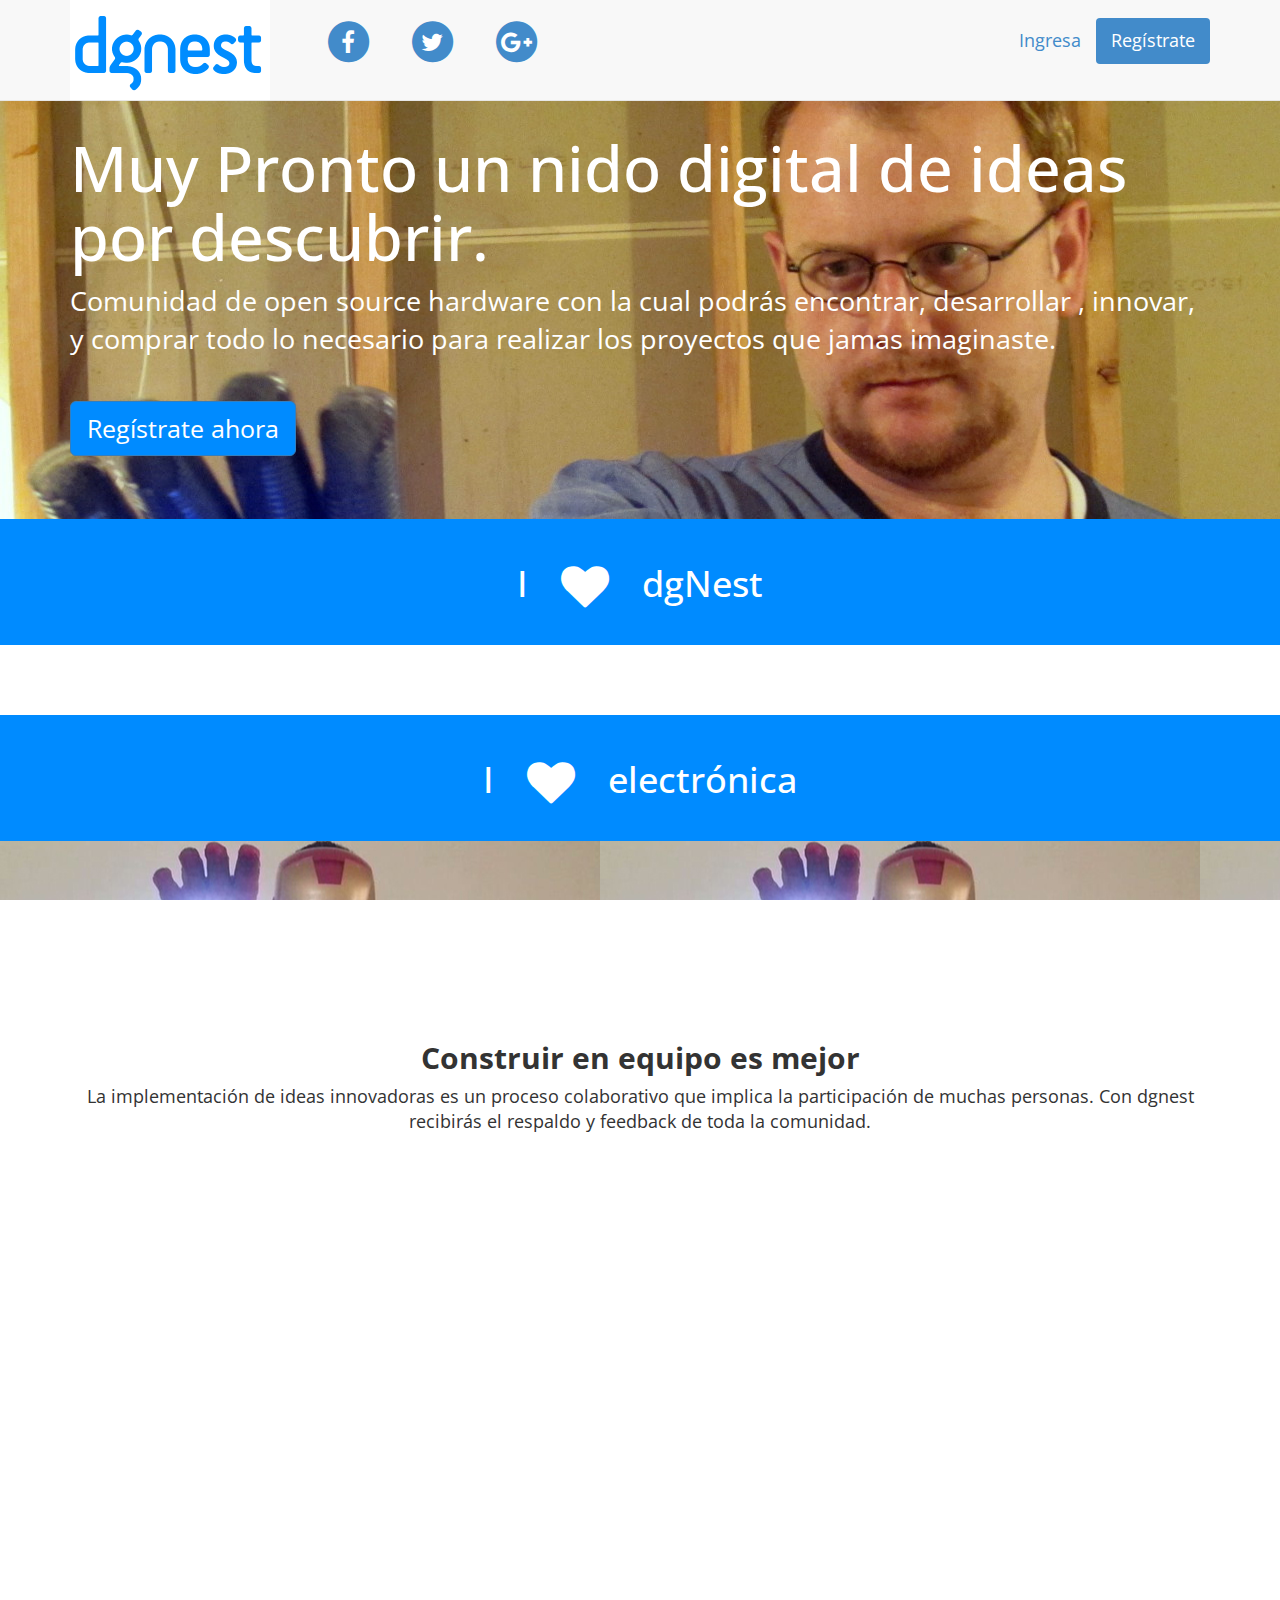
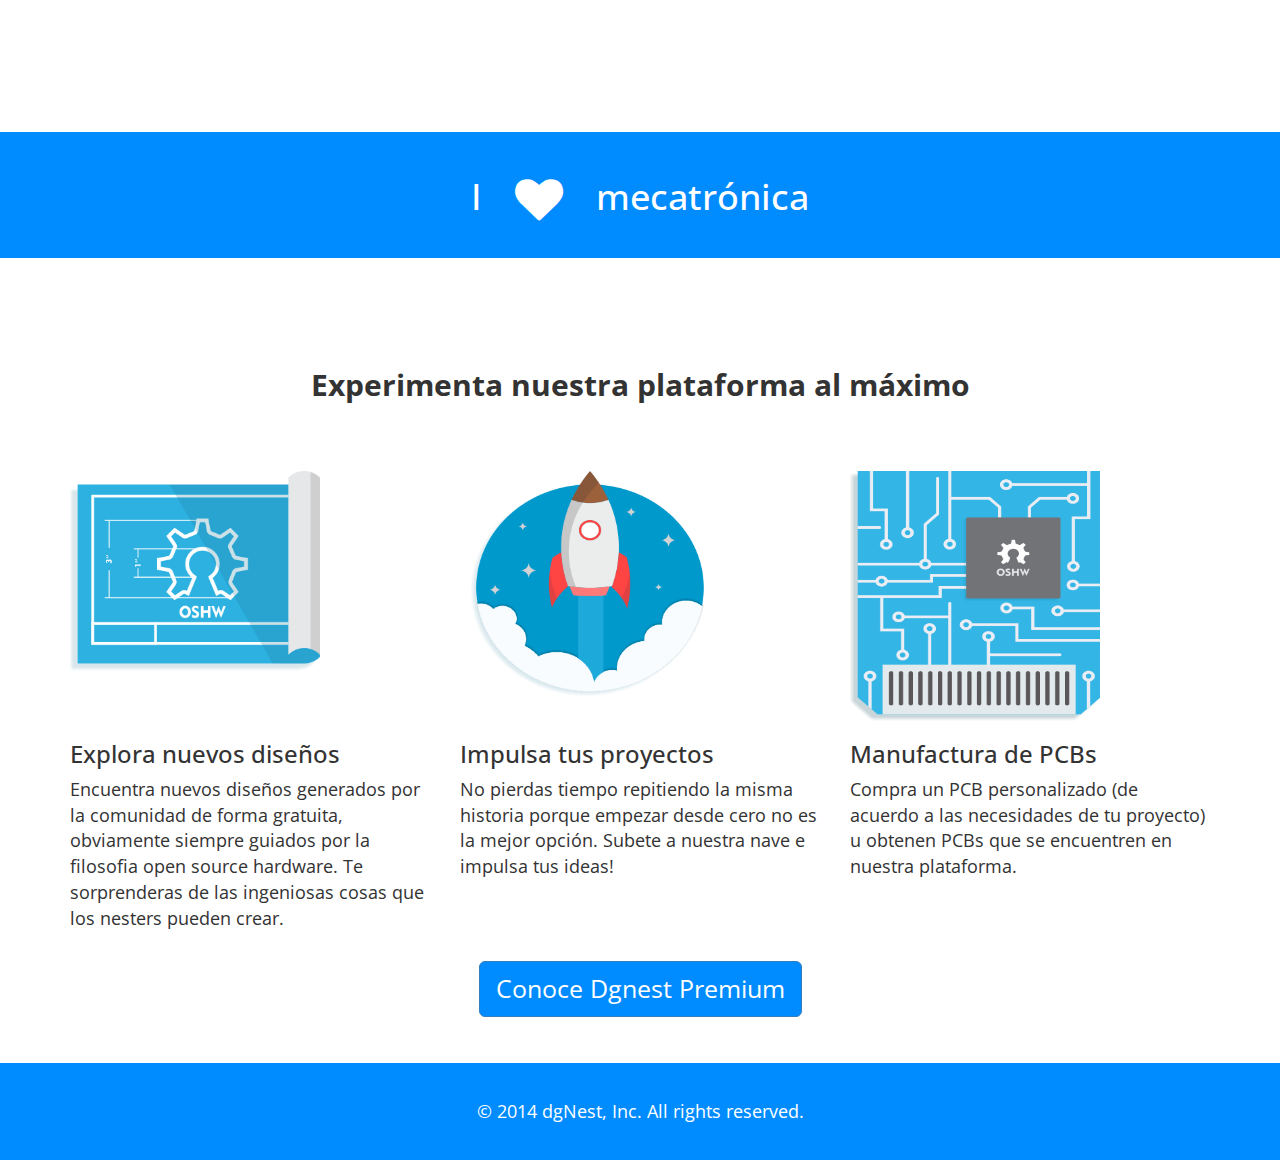
==== index.html @ fa17f122 "cambio en imagenes" ====
<!DOCTYPE html>
<html>
<head>
	<meta http-equiv="Content-Type" content="text/html; charset=UTF-8"><title>dgNest</title><meta charset="UTF-8">
	<meta http-equiv="X-UA-Compatible" content="IE=edge,chrome=1">
	<meta name="viewport" content="width=device-width, initial-scale=1.0">
	<meta name="description" content="dgNest, Muy pronto un nido digital de ideas por descubrir. Comunidad de open source hardware con la cual podrás encontrar, desarrollar , innovar, y comprar todo lo necesario para realizar los proyectos que jamas imaginaste."><meta name="keywords" content="dgNest, jorge estrada, oscar giraldo, UNI, pcb, mecatroncia, open source hardware, oshw, comunidad, nest">
	<link rel="shortcut icon" href="img/favicon.ico">

	<link rel='stylesheet' type="text/css" href="css/main.css">
	<link rel="stylesheet" type="text/css" href="css/bootstrap.css">
	<link href="http://maxcdn.bootstrapcdn.com/font-awesome/4.1.0/css/font-awesome.min.css" rel="stylesheet">
	<link href='http://fonts.googleapis.com/css?family=Open+Sans:400,800' rel='stylesheet' type='text/css'>



</head>

<body>

	<div id="fb-root"></div>
	<script>(function(d, s, id) {
	  var js, fjs = d.getElementsByTagName(s)[0];
	  if (d.getElementById(id)) return;
	  js = d.createElement(s); js.id = id;
	  js.src = "http://connect.facebook.net/es_LA/sdk.js#xfbml=1&version=v2.0";
	  fjs.parentNode.insertBefore(js, fjs);
	}(document, 'script', 'facebook-jssdk'));</script>

	<nav class="navbar navbar-default navbar-fixed-top" role="navigation">
		<div class="container">
			<figure id="logo">
				<a href="#"><img src="images/dgnest-logo.png" width="200" height="100"></a>
			</figure>
			<figure id="facebook">
				<a href="#" target="blank">
					<span class="fa-stack fa-lg">
	  					<i class="fa fa-circle fa-stack-2x"></i>
	  					<i class="fa fa-facebook fa-stack-1x fa-inverse"></i>
					</span>
				</a>
			</figure>
			<figure id="twitter">
				<a href="#">
					<span class="fa-stack fa-lg">
	  					<i class="fa fa-circle fa-stack-2x"></i>
	  					<i class="fa fa-twitter fa-stack-1x fa-inverse"></i>
					</span>
				</a>
			</figure>
			<figure id="google-plus">
				<a href="#">
				<span class="fa-stack fa-lg">
	  					<i class="fa fa-circle fa-stack-2x"></i>
	  					<i class="fa fa-google-plus fa-stack-1x fa-inverse"></i>
				</span>
				</a>
			</figure>
			<ul class="nav nav-pills">
				<li class="active"><a href="#">Regístrate</a> </li>
				<li><a href="#">Ingresa</a></li>
			</ul>
		</div>
	</nav>

	<div class="jumbotron">
		<div class="container">
			<h1>
			Muy Pronto un nido digital de ideas por descubrir.
			</h1>

			<span id="header">Comunidad de open source hardware con la cual podrás encontrar, desarrollar , innovar, y comprar todo lo necesario para realizar los proyectos que jamas imaginaste.</span>	
			<p>
				<a class="btn btn-primary btn-lg" role="button">Regístrate ahora</a>
			</p>
		</div>
	</div>

	<div class="i-love">
		<div class="container">
			<h1>I 
				<span class="fa-stack fa-lg">
		  			<i class="fa fa-heart fa-stack-1x"></i>
				</span>
				dgNest
			</h1>
		</div>
	</div>

	<div class="usuarios">
		<div class="container">
			<h1>Aca va un preview de la comunidad.
		</div>
	</div>

	<div class="i-love">
		<div class="container">
			<h1>I 
				<span class="fa-stack fa-lg">
		  			<i class="fa fa-heart fa-stack-1x"></i>
				</span>
				electrónica
			</h1>
		</div>
	</div>

	<div class="comunidad">
		<div class="container">
			<h2><strong>Construir en equipo es mejor</strong></h2>
			<p>
				La implementación de ideas innovadoras es un proceso colaborativo que implica la participación de muchas personas. Con dgnest recibirás el respaldo y feedback de toda la comunidad.
			</p>
			<iframe src="http://www.facebook.com/plugins/likebox.php?href=https%3A%2F%2Fwww.facebook.com%2Fdgnest&amp;width=600&amp;height=400&amp;colorscheme=light&amp;show_faces=true&amp;header=false&amp;stream=false&amp;show_border=false" scrolling="no" frameborder="0" style="border:none; overflow:hidden; width:600px; height:400px;" allowTransparency="true"></iframe>
		</div>
	</div>

	<div class="i-love">
		<div class="container">
			<h1>I 
				<span class="fa-stack fa-lg">
		  			<i class="fa fa-heart fa-stack-1x"></i>
				</span>
				mecatrónica
			</h1>
		</div>
	</div>


	<div class="secciones">
		<div class="container">
			
			<h2><strong>Experimenta nuestra plataforma al máximo</strong></h2>
			
			<div class="row">
				<div class="col-md-4">
					<img src="images/plane.png" width="250" height="200">
				</div>

				<div class="col-md-4">
					<img src="images/rocket.png" width="250" height="250">
				</div>

				<!-- <div class="col-md-3">
					<img src="images/nestComunity.png" width="250" height="200">
				</div> -->

				<div class="col-md-4">
					<img src="images/pcb.png" width="250" height="250">
				</div>
			</div>
			<div class="row">
				<div class="col-md-4">
					<h3>Explora nuevos diseños</h3>
					<p>Encuentra nuevos diseños generados por la comunidad de forma gratuita, obviamente siempre guiados por la filosofia open source hardware. Te sorprenderas de las ingeniosas cosas que los nesters pueden crear.</p>
				</div>

				<div class="col-md-4">
					<h3>Impulsa tus proyectos</h3>
					<p>No pierdas tiempo repitiendo la misma historia porque empezar desde cero no es la mejor opción. Subete a nuestra nave e impulsa tus ideas!</p>
				</div>

				<!-- <div class="col-md-3">
					<h3>Trabaja en equipo</h3>
					<p>La implementación de ideas innovadoras es un proceso colaborativo que implica la participación de muchas personas. Con dgnest recibirás el respaldo y feedback de toda la comunidad.</p>
				</div> -->

				<div class="col-md-4">
					<h3>Manufactura de PCBs</h3>
					<p>Compra un PCB personalizado (de acuerdo a las necesidades de tu proyecto) u obtenen PCBs que se encuentren en nuestra plataforma.</p>
				</div>
			<div class="row">
				<div class="col-md-12">
					<h3>
						<a class="btn btn-primary btn-lg" role="button">Conoce Dgnest Premium</a>
					</h3>
				</div>
			</div>

		</div>
	</div>
</div>
</div>
	<div class="footer">
		© 2014 dgNest, Inc. All rights reserved.
	</div>

</body>
</html>
---- css/main.css ----
body {
	font-size: 16px;
	padding-top: 65px;

}

.comunidad {
	background-image: url('http://dgnest-frontend.github.io/images/iron-man.jpg'); ;
	background-attachment: fixed;
	text-align: center;
	padding: 10em 0 10em 0;

}

.footer {
	background-color: #008BFF;
	padding: 2em 0 2em 0;
	text-align: center;
	color: white;

}
.jumbotron {
	background-attachment: fixed;
	background-image: url('http://dgnest-frontend.github.io/images/tony-stark.jpg');
	padding: 20em 0 20em 0;
	
}

.i-love {
	background-color: #008BFF;
	color: white;
}

.i-love h1 {
	text-align: center;
}

#logo {
	float: left;
	padding: 0 0 0 0;
}

#facebook {
	float: left;
	padding: 1em 1em 0 3em;
}

#header {
	color: white;
	font-size: 1.5em;
	padding: 0 0 30em 0;
}

#twitter {
	float: left;
	padding: 1em 1em 0 1em;
}

#google-plus {
	float: left;
	padding: 1em 1em 0 1em;
}
.secciones {
	padding: 5em 0 2em 0;
}
.secciones .container h2 {
	text-align: center;
	padding: 0 0 2em 0;
}
.secciones .container .row .col-md-3 h3 {
	text-align: center;
}
.secciones .container .row .col-md-3 p {
	text-align: justify;
}

.secciones .container .row .col-md-12 {
	text-align: center;
}
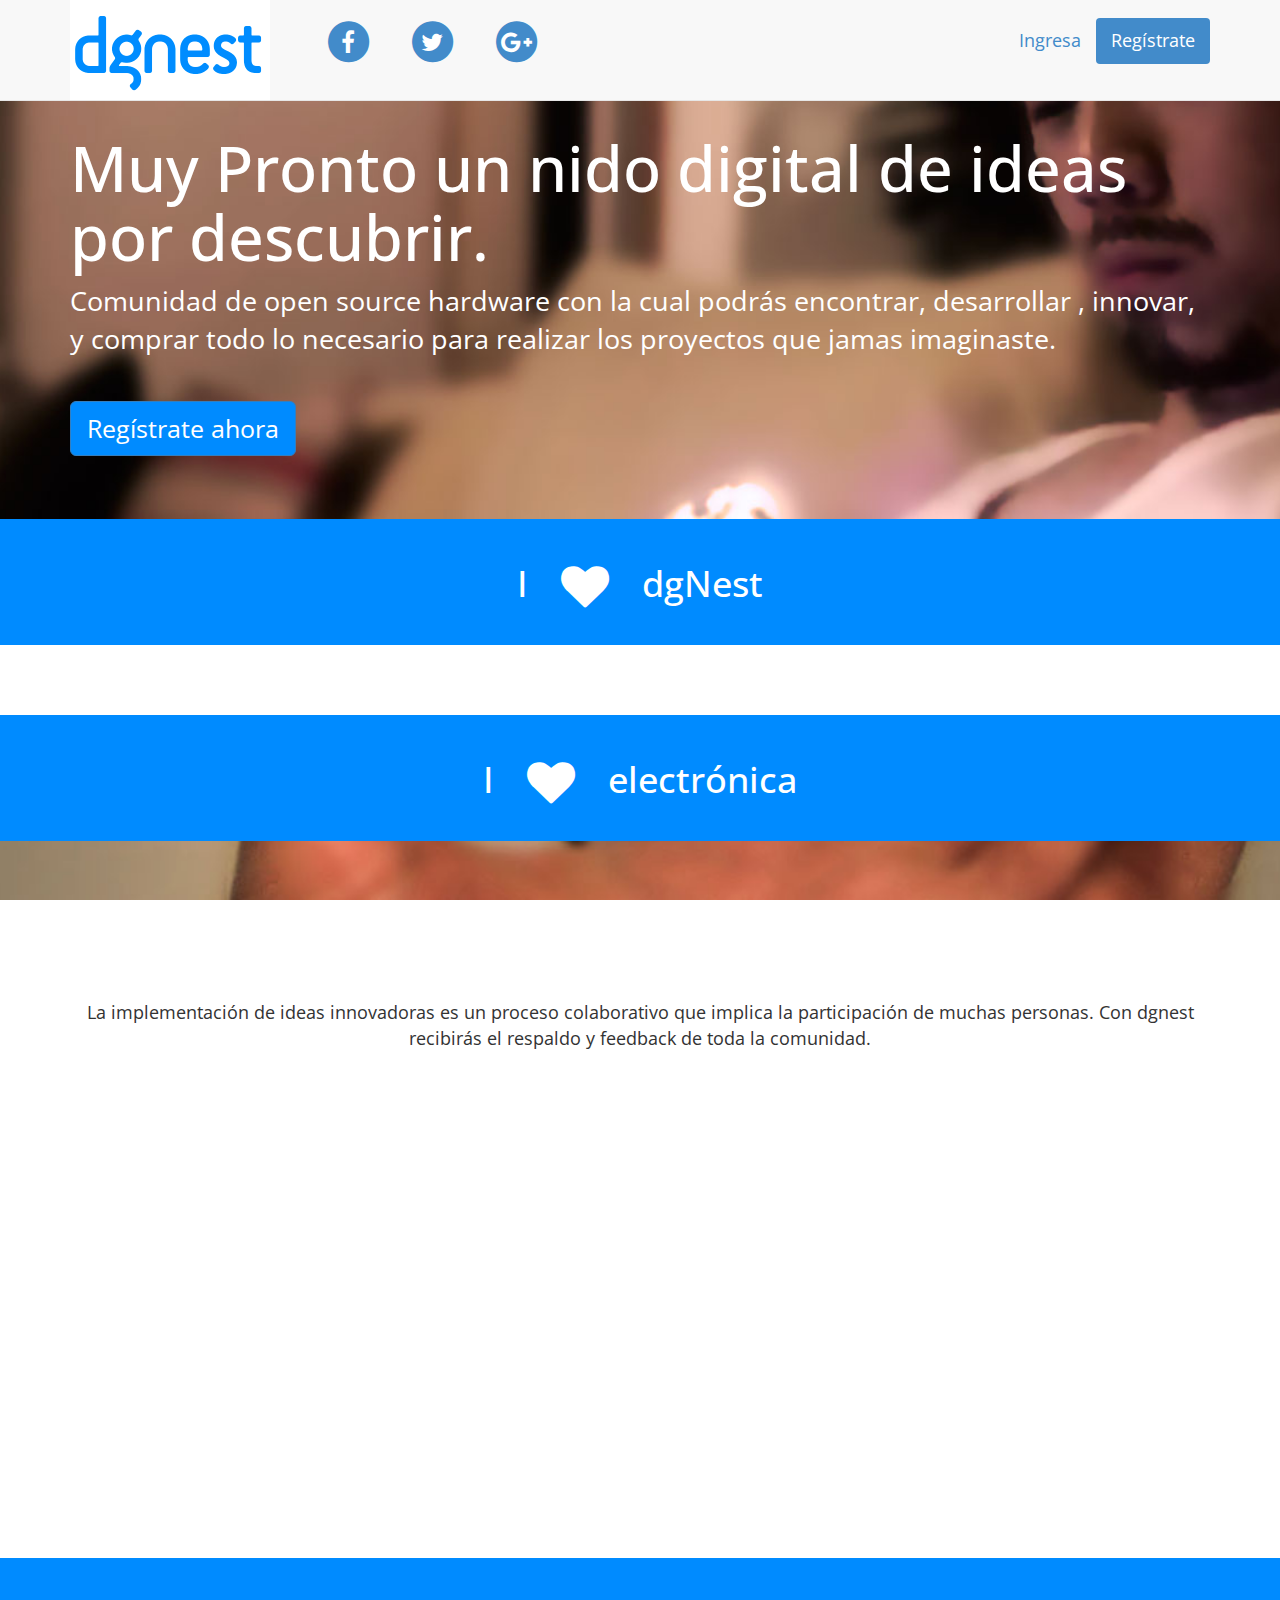
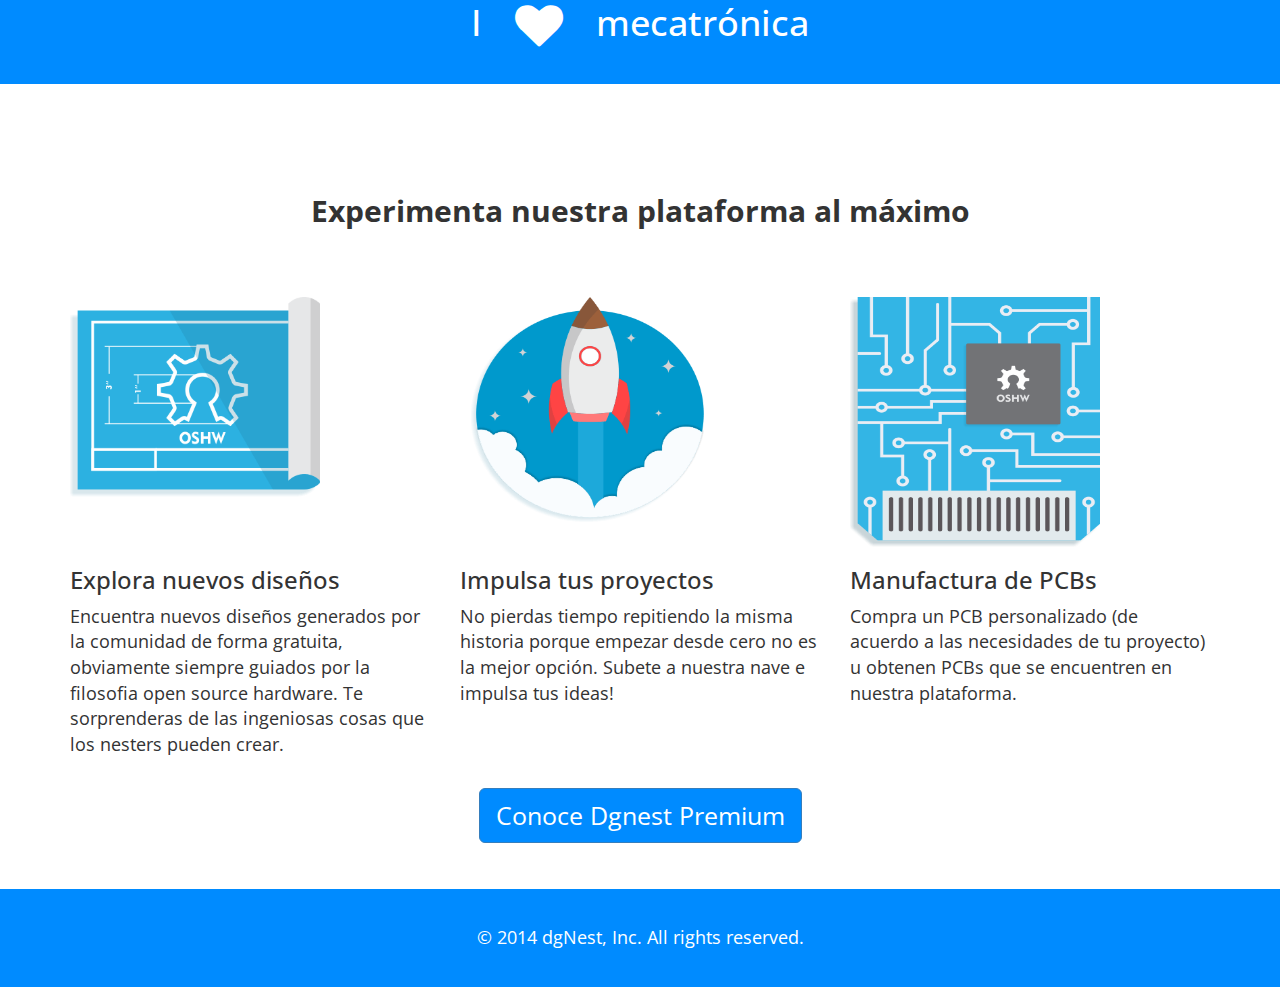
==== commit 3319c063: "imagen fondo comunidad" ====
--- a/index.html
+++ b/index.html
@@ -106,7 +106,7 @@
 
 	<div class="comunidad">
 		<div class="container">
-			<h2><strong>Construir en equipo es mejor</strong></h2>
+			<h1><strong>Construir en equipo es mejor</strong></h1>
 			<p>
 				La implementación de ideas innovadoras es un proceso colaborativo que implica la participación de muchas personas. Con dgnest recibirás el respaldo y feedback de toda la comunidad.
 			</p>
--- a/css/main.css
+++ b/css/main.css
@@ -6,10 +6,12 @@
 }
 
 .comunidad {
-	background-image: url('http://dgnest-frontend.github.io/images/iron-man.jpg'); ;
 	background-attachment: fixed;
+	background-image: url('http://dgnest-frontend.github.io/images/mano-proyecto-.jpg'); ;
+	background-position: center center;
+	background-size: cover;
 	text-align: center;
-	padding: 10em 0 10em 0;
+	padding: 5em 0 5em 0;
 
 }
 
@@ -22,7 +24,9 @@
 }
 .jumbotron {
 	background-attachment: fixed;
-	background-image: url('http://dgnest-frontend.github.io/images/tony-stark.jpg');
+	background-image: url('http://dgnest-frontend.github.io/images/guy-ironman-reactor-2.jpg');
+	background-position: center center;
+	background-size: cover;
 	padding: 20em 0 20em 0;
 	
 }
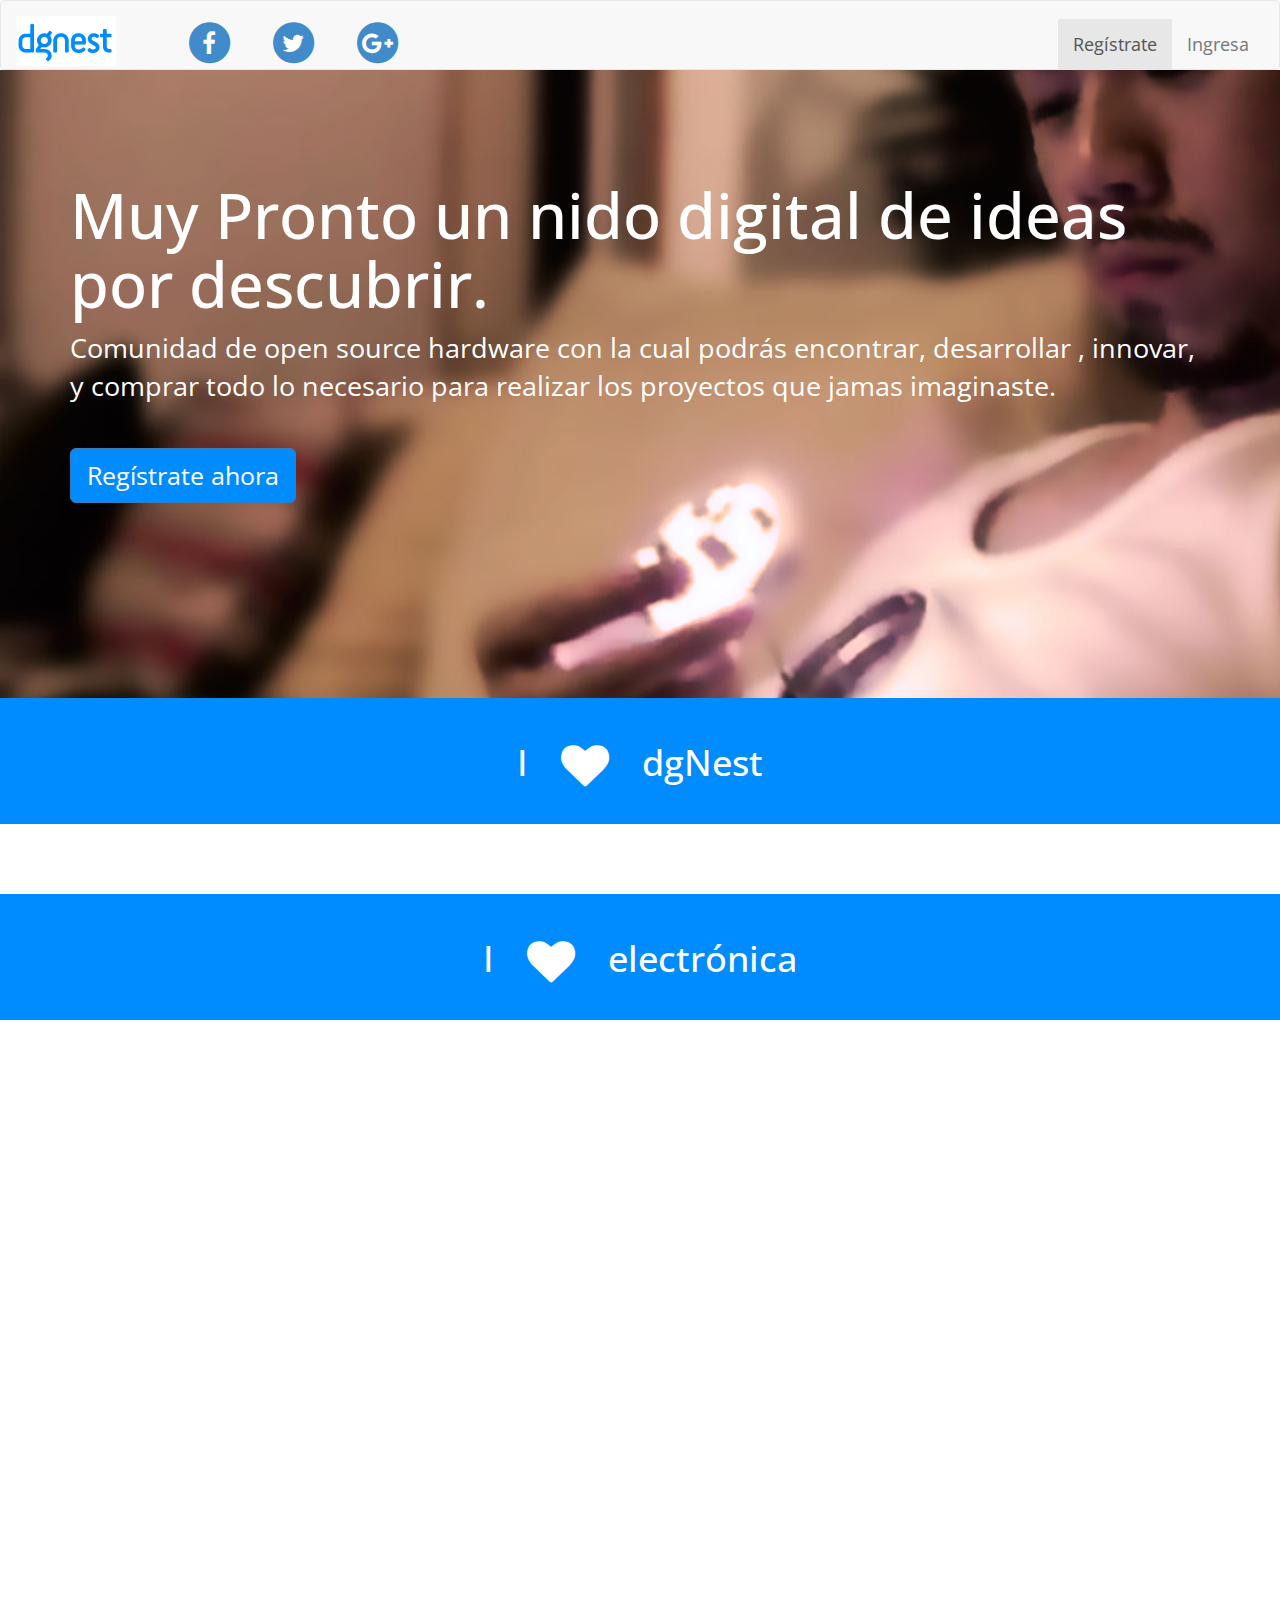
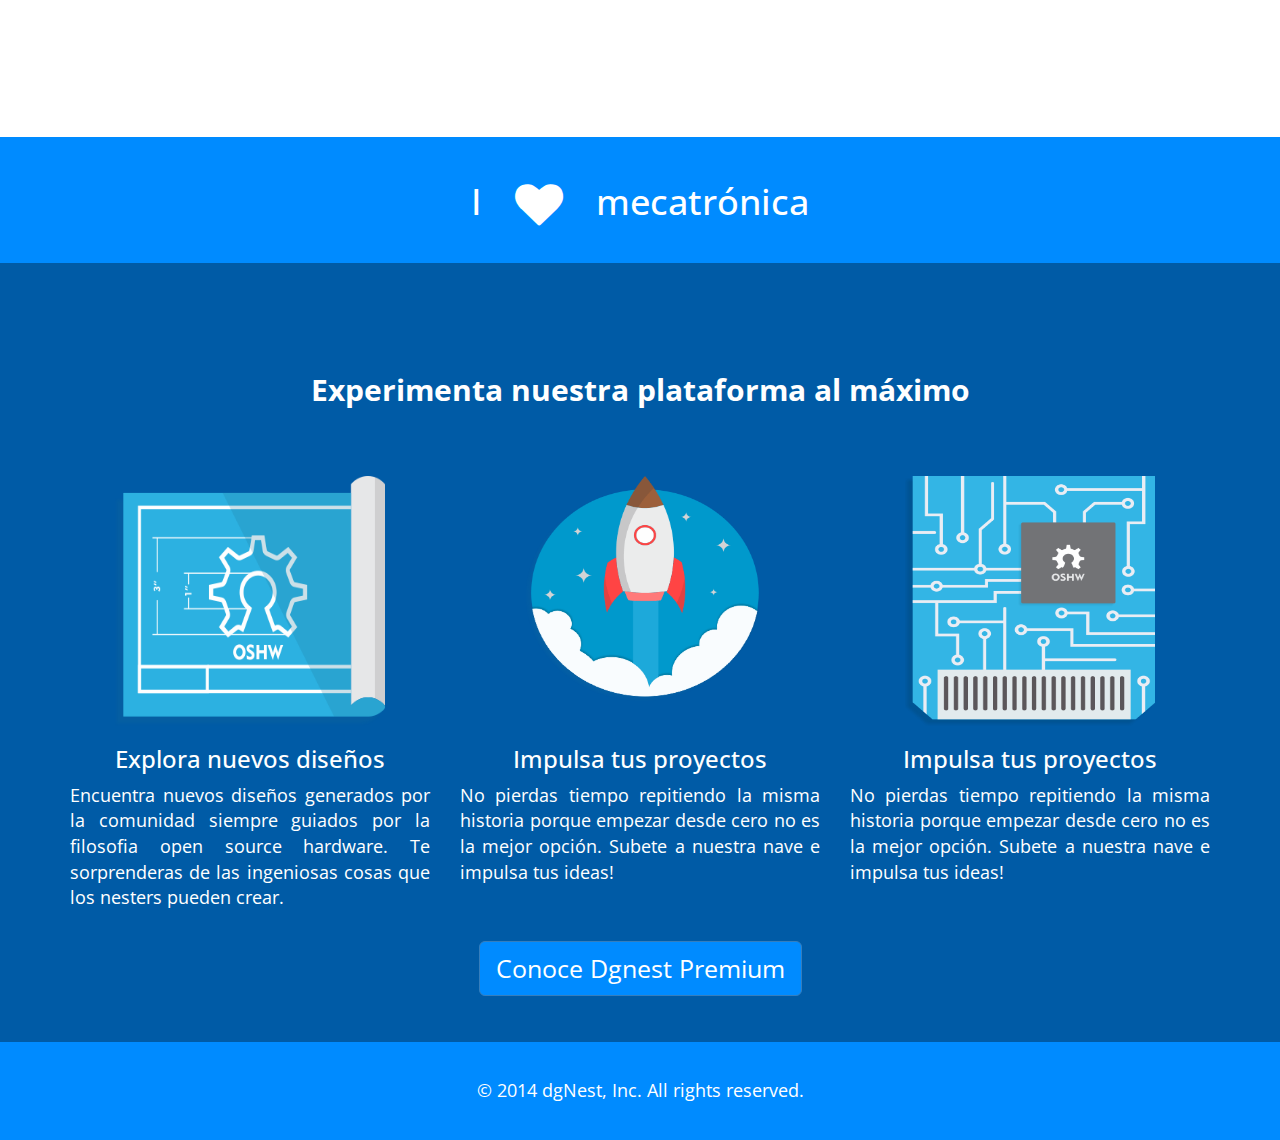
==== commit 8e546ddd: "landing done, perfil imagenes" ====
--- a/index.html
+++ b/index.html
@@ -1,4 +1,4 @@
- <!DOCTYPE html>
+<!DOCTYPE html>
 <html>
 <head>
 	<meta http-equiv="Content-Type" content="text/html; charset=UTF-8"><title>dgNest</title><meta charset="UTF-8">
@@ -7,9 +7,14 @@
 	<meta name="description" content="dgNest, Muy pronto un nido digital de ideas por descubrir. Comunidad de open source hardware con la cual podrás encontrar, desarrollar , innovar, y comprar todo lo necesario para realizar los proyectos que jamas imaginaste."><meta name="keywords" content="dgNest, jorge estrada, oscar giraldo, UNI, pcb, mecatroncia, open source hardware, oshw, comunidad, nest">
 	<link rel="shortcut icon" href="img/favicon.ico">
 
+	<script src="jquery-1.9.0.min.js"></script> 
+
 	<link rel='stylesheet' type="text/css" href="css/main.css">
 	<link rel="stylesheet" type="text/css" href="css/bootstrap.css">
+	
 	<link href="http://maxcdn.bootstrapcdn.com/font-awesome/4.1.0/css/font-awesome.min.css" rel="stylesheet">
+	<script src="http://maxcdn.bootstrapcdn.com/bootstrap/3.2.0/js/bootstrap.min.js"></script>
+	
 	<link href='http://fonts.googleapis.com/css?family=Open+Sans:400,800' rel='stylesheet' type='text/css'>
 
 
@@ -27,41 +32,66 @@
 	  fjs.parentNode.insertBefore(js, fjs);
 	}(document, 'script', 'facebook-jssdk'));</script>
 
-	<nav class="navbar navbar-default navbar-fixed-top" role="navigation">
-		<div class="container">
-			<figure id="logo">
-				<a href="#"><img src="images/dgnest-logo.png" width="200" height="100"></a>
-			</figure>
-			<figure id="facebook">
-				<a href="#" target="blank">
-					<span class="fa-stack fa-lg">
-	  					<i class="fa fa-circle fa-stack-2x"></i>
-	  					<i class="fa fa-facebook fa-stack-1x fa-inverse"></i>
-					</span>
-				</a>
-			</figure>
-			<figure id="twitter">
-				<a href="#">
-					<span class="fa-stack fa-lg">
-	  					<i class="fa fa-circle fa-stack-2x"></i>
-	  					<i class="fa fa-twitter fa-stack-1x fa-inverse"></i>
-					</span>
-				</a>
-			</figure>
-			<figure id="google-plus">
-				<a href="#">
-				<span class="fa-stack fa-lg">
-	  					<i class="fa fa-circle fa-stack-2x"></i>
-	  					<i class="fa fa-google-plus fa-stack-1x fa-inverse"></i>
-				</span>
-				</a>
-			</figure>
-			<ul class="nav nav-pills">
-				<li class="active"><a href="#">Regístrate</a> </li>
-				<li><a href="#">Ingresa</a></li>
-			</ul>
-		</div>
-	</nav>
+<nav class="navbar navbar-default" role="navigation">
+  <div class="container-fluid">
+    <!-- Brand and toggle get grouped for better mobile display -->
+    <div class="navbar-header">
+      <button type="button" class="navbar-toggle" data-toggle="collapse" data-target="#bs-example-navbar-collapse-1">
+        <span class="sr-only">Toggle navigation</span>
+        <span class="icon-bar"></span>
+        <span class="icon-bar"></span>
+        <span class="icon-bar"></span>
+      </button>
+      <a class="navbar-brand" href="#">
+        <figure id="logo">
+            <img src="images/dgnest-logo.png" width="100" height="50">
+          </figure></a>
+    </div>
+
+    <!-- Collect the nav links, forms, and other content for toggling -->
+    <div class="collapse navbar-collapse" id="bs-example-navbar-collapse-1">
+      <ul class="nav navbar-nav">
+        <li>
+          <figure id="facebook">
+            <a href="#" target="blank">
+              <span class="fa-stack fa-lg">
+                <i class="fa fa-circle fa-stack-2x"></i>
+                <i class="fa fa-facebook fa-stack-1x fa-inverse"></i>   
+              </span>
+            </a>
+          </figure>
+        </li>
+
+        <li>
+         <figure id="twitter">
+            <a href="#" target="blank">
+              <span class="fa-stack fa-lg">
+                 <i class="fa fa-circle fa-stack-2x"></i>
+                 <i class="fa fa-twitter fa-stack-1x fa-inverse"></i>
+              </span>
+            </a>
+          </figure>
+        </li>
+
+        <li>
+         <figure id="google-plus">
+            <a href="#" target="blank">
+              <span class="fa-stack fa-lg">
+                <i class="fa fa-circle fa-stack-2x"></i>
+                <i class="fa fa-google-plus fa-stack-1x fa-inverse"></i>
+            </a>
+          </figure>
+        </li>                        
+      </ul>
+
+      <ul class="nav navbar-nav navbar-right">
+        <li class="active"><a href="#">Regístrate</a> </li>
+        <li><a href="#">Ingresa</a></li>
+        
+      </ul>
+    </div><!-- /.navbar-collapse -->
+  </div><!-- /.container-fluid -->
+</nav>
 
 	<div class="jumbotron">
 		<div class="container">
@@ -133,11 +163,15 @@
 			
 			<div class="row">
 				<div class="col-md-4">
-					<img src="images/plane.png" width="250" height="200">
+					<img src="images/plane.png" width="270" height="250">
+					<h3>Explora nuevos diseños</h3>
+					<p>Encuentra nuevos diseños generados por la comunidad siempre guiados por la filosofia open source hardware. Te sorprenderas de las ingeniosas cosas que los nesters pueden crear.</p>
 				</div>
 
 				<div class="col-md-4">
 					<img src="images/rocket.png" width="250" height="250">
+					<h3>Impulsa tus proyectos</h3>
+					<p>No pierdas tiempo repitiendo la misma historia porque empezar desde cero no es la mejor opción. Subete a nuestra nave e impulsa tus ideas!</p>
 				</div>
 
 				<!-- <div class="col-md-3">
@@ -146,9 +180,11 @@
 
 				<div class="col-md-4">
 					<img src="images/pcb.png" width="250" height="250">
+					<h3>Impulsa tus proyectos</h3>
+					<p>No pierdas tiempo repitiendo la misma historia porque empezar desde cero no es la mejor opción. Subete a nuestra nave e impulsa tus ideas!</p>
 				</div>
 			</div>
-			<div class="row">
+			<!--<div class="row">
 				<div class="col-md-4">
 					<h3>Explora nuevos diseños</h3>
 					<p>Encuentra nuevos diseños generados por la comunidad de forma gratuita, obviamente siempre guiados por la filosofia open source hardware. Te sorprenderas de las ingeniosas cosas que los nesters pueden crear.</p>
@@ -159,15 +195,15 @@
 					<p>No pierdas tiempo repitiendo la misma historia porque empezar desde cero no es la mejor opción. Subete a nuestra nave e impulsa tus ideas!</p>
 				</div>
 
-				<!-- <div class="col-md-3">
+				 <div class="col-md-3">
 					<h3>Trabaja en equipo</h3>
 					<p>La implementación de ideas innovadoras es un proceso colaborativo que implica la participación de muchas personas. Con dgnest recibirás el respaldo y feedback de toda la comunidad.</p>
-				</div> -->
+				</div> 
 
 				<div class="col-md-4">
 					<h3>Manufactura de PCBs</h3>
 					<p>Compra un PCB personalizado (de acuerdo a las necesidades de tu proyecto) u obtenen PCBs que se encuentren en nuestra plataforma.</p>
-				</div>
+				</div>-->
 			<div class="row">
 				<div class="col-md-12">
 					<h3>
--- a/css/main.css
+++ b/css/main.css
@@ -1,13 +1,12 @@
 
 body {
-	font-size: 16px;
-	padding-top: 65px;
+	/*padding-top: 65px;*/
 
 }
 
 .comunidad {
 	background-attachment: fixed;
-	background-image: url('http://dgnest-frontend.github.io/images/mano-proyecto-.jpg'); ;
+	background-image: url('http://dgnest-frontend.github.io/images/mano-proyecto-3.jpg'); ;
 	background-position: center center;
 	background-size: cover;
 	text-align: center;
@@ -27,7 +26,7 @@
 	background-image: url('http://dgnest-frontend.github.io/images/guy-ironman-reactor-2.jpg');
 	background-position: center center;
 	background-size: cover;
-	padding: 20em 0 20em 0;
+	padding: 5em 0 10em 0;
 	
 }
 
@@ -56,6 +55,19 @@
 	padding: 0 0 30em 0;
 }
 
+.header-profile {
+	background-color: black;
+	background-attachment: fixed;
+	background-image: url('http://dgnest-frontend.github.io/images/portada.jpg');
+	background-position: center center;
+	background-size: cover;
+	text-align: center;
+	display: block;
+	margin-left: auto;
+	margin-right: auto;
+	padding: 5em 0 10em 0;
+}
+
 #twitter {
 	float: left;
 	padding: 1em 1em 0 1em;
@@ -67,15 +79,23 @@
 }
 .secciones {
 	padding: 5em 0 2em 0;
+	background-color: #005ba6;
 }
 .secciones .container h2 {
 	text-align: center;
 	padding: 0 0 2em 0;
+	position: relative;
 }
-.secciones .container .row .col-md-3 h3 {
+.secciones .container .row .col-md-4 img{
+	display: block;
+	margin-left: auto;
+	margin-right: auto;
+}
+
+.secciones .container .row .col-md-4 h3 {
 	text-align: center;
 }
-.secciones .container .row .col-md-3 p {
+.secciones .container .row .col-md-4 p {
 	text-align: justify;
 }
 
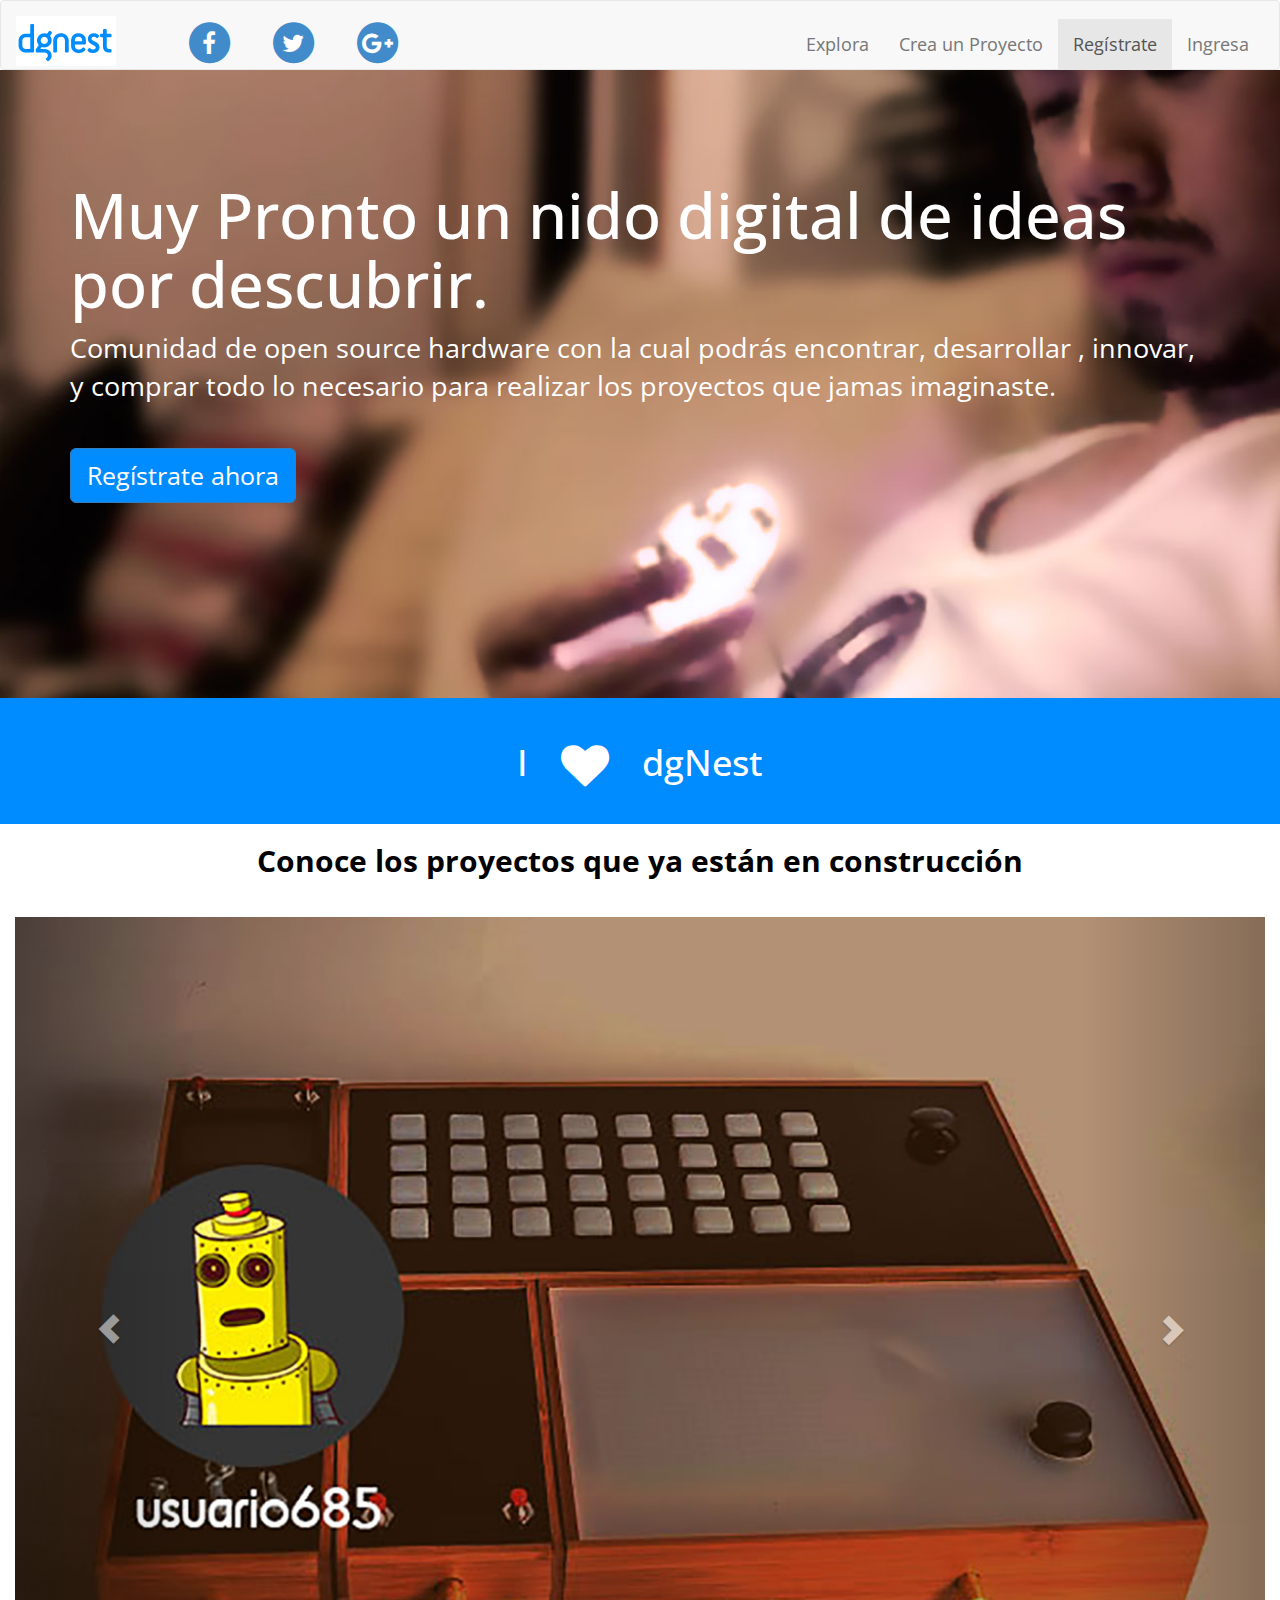
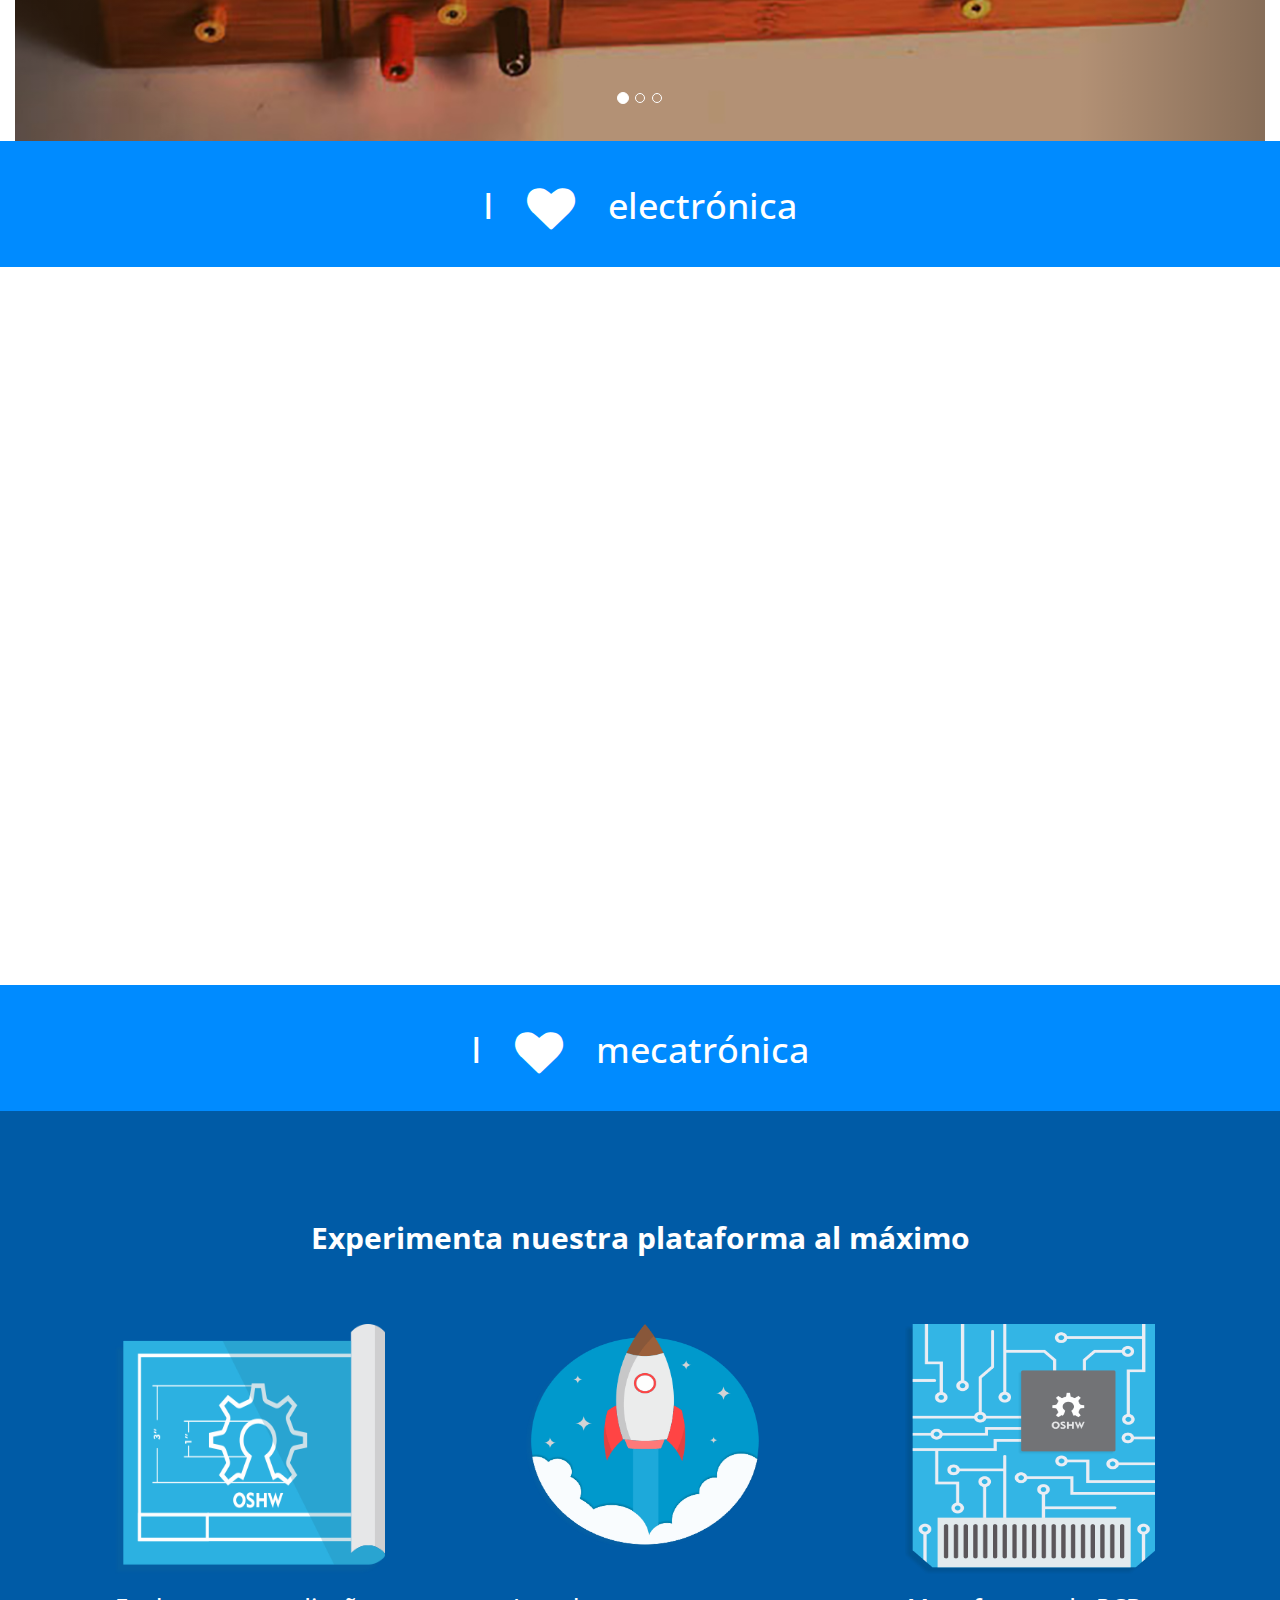
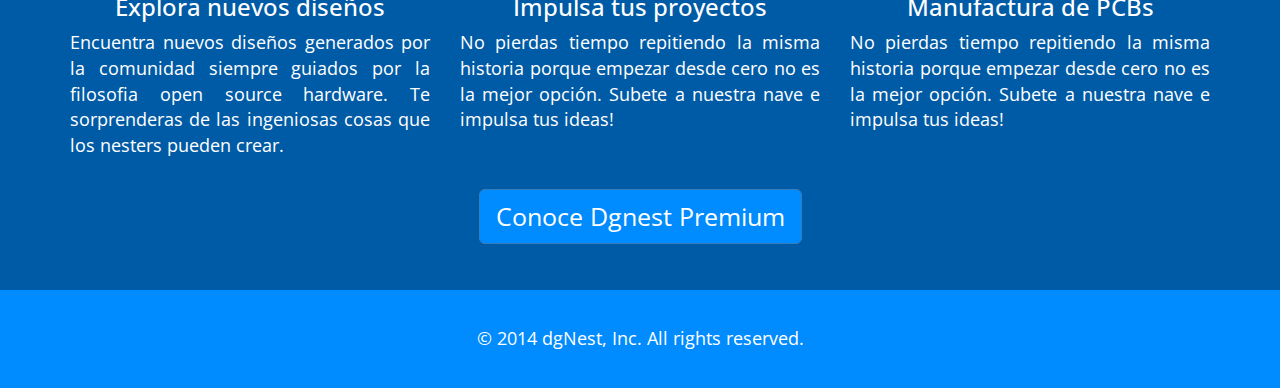
==== commit c6cc9a7e: "last commit" ====
--- a/index.html
+++ b/index.html
@@ -81,10 +81,13 @@
                 <i class="fa fa-google-plus fa-stack-1x fa-inverse"></i>
             </a>
           </figure>
-        </li>                        
+        </li>  
+
       </ul>
 
       <ul class="nav navbar-nav navbar-right">
+        <li><a href="#">Explora</a></li>   
+        <li><a href="#">Crea un Proyecto</a>
         <li class="active"><a href="#">Regístrate</a> </li>
         <li><a href="#">Ingresa</a></li>
         
@@ -118,8 +121,48 @@
 	</div>
 
 	<div class="usuarios">
-		<div class="container">
-			<h1>Aca va un preview de la comunidad.
+		<div class="container-fluid">
+			<h2><strong>Conoce los proyectos que ya están en construcción</strong></h2>
+			<div id="carousel-example-generic" class="carousel slide" data-ride="carousel">
+			  <!-- Indicators -->
+			  <ol class="carousel-indicators">
+			    <li data-target="#carousel-example-generic" data-slide-to="0" class="active"></li>
+			    <li data-target="#carousel-example-generic" data-slide-to="1"></li>
+			    <li data-target="#carousel-example-generic" data-slide-to="2"></li>
+			  </ol>
+			   <!-- Wrapper for slides -->
+				  <div class="carousel-inner">
+				    <div class="item active">
+				      <img src="images/carusel1.jpg" alt="...">
+				      <div class="carousel-caption">
+				        
+				      </div>
+				    </div>
+				    
+				    <div class="item">
+				      <img src="images/carusel2.jpg" alt="...">
+				      <div class="carousel-caption">
+				        
+				      </div>
+				  </div>
+								  	
+				      <div class="item">
+				      <img src="images/carusel3.jpg" alt="...">
+				      <div class="carousel-caption">
+				        
+				      </div>
+				    </div>
+				    
+				  </div>
+
+				  <!-- Controls -->
+				  <a class="left carousel-control" href="#carousel-example-generic" role="button" data-slide="prev">
+				    <span class="glyphicon glyphicon-chevron-left"></span>
+				  </a>
+				  <a class="right carousel-control" href="#carousel-example-generic" role="button" data-slide="next">
+				    <span class="glyphicon glyphicon-chevron-right"></span>
+				  </a>
+				</div>
 		</div>
 	</div>
 
@@ -180,7 +223,7 @@
 
 				<div class="col-md-4">
 					<img src="images/pcb.png" width="250" height="250">
-					<h3>Impulsa tus proyectos</h3>
+					<h3>Manufactura de PCBs</h3>
 					<p>No pierdas tiempo repitiendo la misma historia porque empezar desde cero no es la mejor opción. Subete a nuestra nave e impulsa tus ideas!</p>
 				</div>
 			</div>
--- a/css/main.css
+++ b/css/main.css
@@ -56,16 +56,27 @@
 }
 
 .header-profile {
-	background-color: black;
 	background-attachment: fixed;
 	background-image: url('http://dgnest-frontend.github.io/images/portada.jpg');
 	background-position: center center;
 	background-size: cover;
+	display: block;
+	padding: 5em 0 5em 0;
+}
+
+.header-profile .container-fluid h2 {
 	text-align: center;
+
+}
+
+.header-profile .container-fluid #foto-perfil img{
+	border-radius: 50px;
 	display: block;
+	height: 100px;
 	margin-left: auto;
 	margin-right: auto;
-	padding: 5em 0 10em 0;
+	width: 100px;
+
 }
 
 #twitter {
@@ -77,6 +88,24 @@
 	float: left;
 	padding: 1em 1em 0 1em;
 }
+
+.perfil-area{
+	background-color: white;
+}
+
+.perfil-area .container .row .col-md-6 h3 {
+	color: black;
+}
+.perfil-area .container .row .col-md-6 .main img {
+	width: 300px;
+	height: 300px;
+}
+
+.perfil-area .container .row .col-md-6 .second img {
+	width: 150px;
+	height: 150px;
+}
+
 .secciones {
 	padding: 5em 0 2em 0;
 	background-color: #005ba6;
@@ -102,3 +131,21 @@
 .secciones .container .row .col-md-12 {
 	text-align: center;
 }
+
+.usuarios .container-fluid {
+	position: relative;
+	/*padding: 2em 0 2em 0;
+	/*background-color: #005ba6;*/
+}
+
+.usuarios .container-fluid h2 {
+	color: black;
+	text-align: center;
+	padding: 0 0 1em 0;
+
+}
+
+.usuarios .container-fluid .carousel-example-generic .carousel-inner img {
+	width: 100%;
+	height: 100%
+}
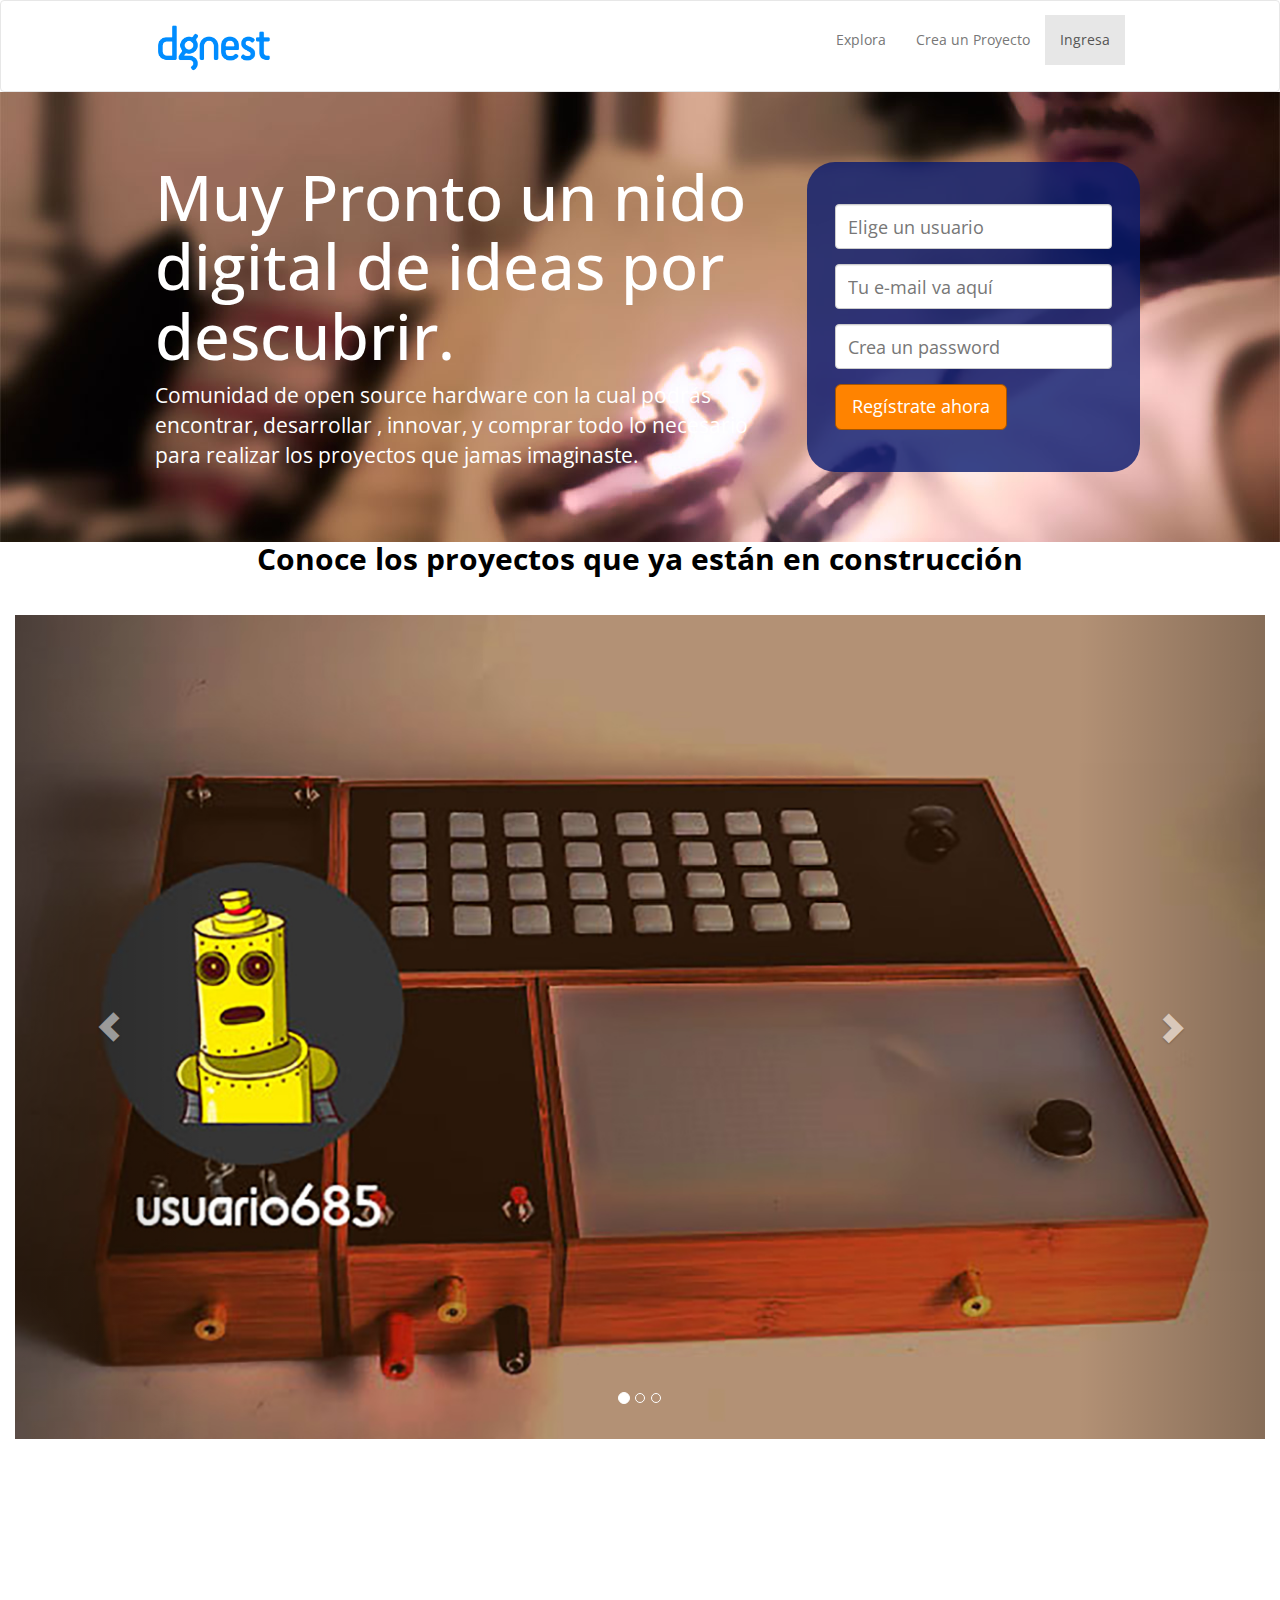
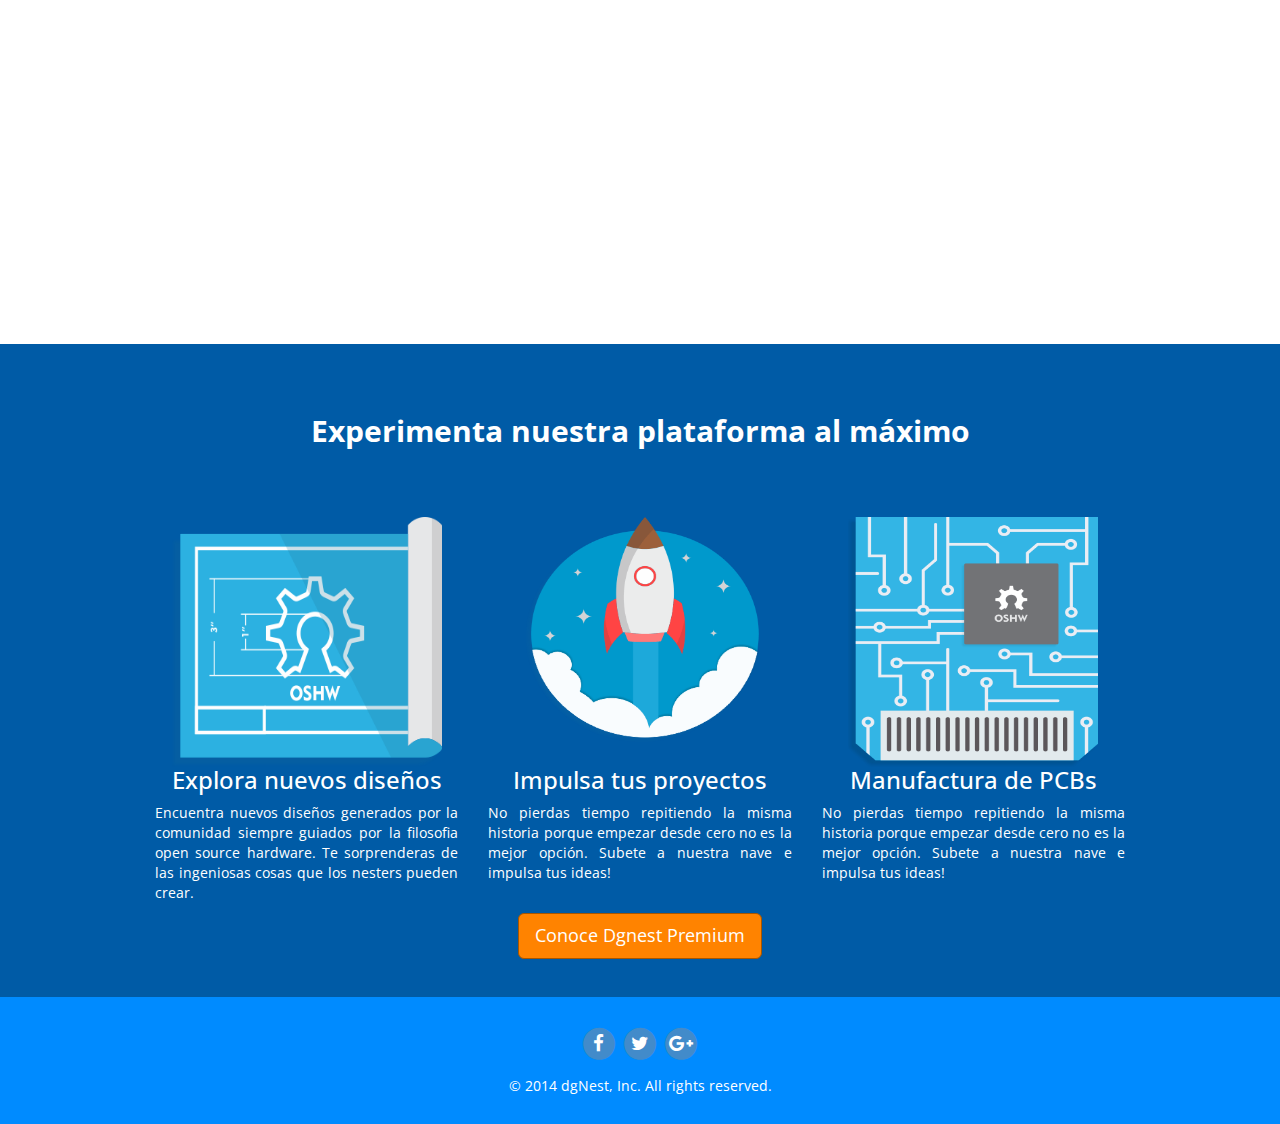
==== commit a6797d64: "Merge remote-tracking branch 'origin/master'" ====
--- a/index.html
+++ b/index.html
@@ -33,7 +33,7 @@
 	}(document, 'script', 'facebook-jssdk'));</script>
 
 <nav class="navbar navbar-default" role="navigation">
-  <div class="container-fluid">
+  <div class="container">
     <!-- Brand and toggle get grouped for better mobile display -->
     <div class="navbar-header">
       <button type="button" class="navbar-toggle" data-toggle="collapse" data-target="#bs-example-navbar-collapse-1">
@@ -44,52 +44,22 @@
       </button>
       <a class="navbar-brand" href="#">
         <figure id="logo">
-            <img src="images/dgnest-logo.png" width="100" height="50">
+            <img src="images/dgnest-logo.png" width="120" height="60">
           </figure></a>
     </div>
 
     <!-- Collect the nav links, forms, and other content for toggling -->
     <div class="collapse navbar-collapse" id="bs-example-navbar-collapse-1">
       <ul class="nav navbar-nav">
-        <li>
-          <figure id="facebook">
-            <a href="#" target="blank">
-              <span class="fa-stack fa-lg">
-                <i class="fa fa-circle fa-stack-2x"></i>
-                <i class="fa fa-facebook fa-stack-1x fa-inverse"></i>   
-              </span>
-            </a>
-          </figure>
-        </li>
-
-        <li>
-         <figure id="twitter">
-            <a href="#" target="blank">
-              <span class="fa-stack fa-lg">
-                 <i class="fa fa-circle fa-stack-2x"></i>
-                 <i class="fa fa-twitter fa-stack-1x fa-inverse"></i>
-              </span>
-            </a>
-          </figure>
-        </li>
-
-        <li>
-         <figure id="google-plus">
-            <a href="#" target="blank">
-              <span class="fa-stack fa-lg">
-                <i class="fa fa-circle fa-stack-2x"></i>
-                <i class="fa fa-google-plus fa-stack-1x fa-inverse"></i>
-            </a>
-          </figure>
-        </li>  
+        
 
       </ul>
 
       <ul class="nav navbar-nav navbar-right">
         <li><a href="#">Explora</a></li>   
         <li><a href="#">Crea un Proyecto</a>
-        <li class="active"><a href="#">Regístrate</a> </li>
-        <li><a href="#">Ingresa</a></li>
+        
+        <li class="active"><a href="#">Ingresa</a></li>
         
       </ul>
     </div><!-- /.navbar-collapse -->
@@ -98,18 +68,41 @@
 
 	<div class="jumbotron">
 		<div class="container">
-			<h1>
-			Muy Pronto un nido digital de ideas por descubrir.
-			</h1>
-
-			<span id="header">Comunidad de open source hardware con la cual podrás encontrar, desarrollar , innovar, y comprar todo lo necesario para realizar los proyectos que jamas imaginaste.</span>	
-			<p>
-				<a class="btn btn-primary btn-lg" role="button">Regístrate ahora</a>
-			</p>
-		</div>
-	</div>
-
-	<div class="i-love">
+			<div class="row">
+				<div class="col-md-8">
+					<h1>
+					Muy Pronto un nido digital de ideas por descubrir.
+					</h1>
+
+					<span id="header">Comunidad de open source hardware con la cual podrás encontrar, desarrollar , innovar, y comprar todo lo necesario para realizar los proyectos que jamas imaginaste.</span>	
+					
+				</div>
+
+				<div class="col-md-4">
+					<form role="form">
+					  <div class="form-group">
+					  	
+					  	<input type="name" class="form-control" id="exampleInputName1" placeholder="Elige un usuario">
+					  </div>
+
+					  <div class="form-group">
+					    
+					    <input type="email" class="form-control" id="exampleInputEmail1" placeholder="Tu e-mail va aquí">
+					  </div>
+
+					  <div class="form-group">
+					   
+					    <input type="password" class="form-control" id="exampleInputPassword1" placeholder="Crea un password">
+					  </div>
+					  
+					  <button type="submit" class="btn btn-primary btn-lg" role="button">Regístrate ahora</button>
+					</form>
+				</div>
+			</div>
+		</div>
+	</div>
+
+	<!--<div class="i-love">
 		<div class="container">
 			<h1>I 
 				<span class="fa-stack fa-lg">
@@ -118,7 +111,7 @@
 				dgNest
 			</h1>
 		</div>
-	</div>
+	</div> -->
 
 	<div class="usuarios">
 		<div class="container-fluid">
@@ -166,7 +159,7 @@
 		</div>
 	</div>
 
-	<div class="i-love">
+	<!--<div class="i-love">
 		<div class="container">
 			<h1>I 
 				<span class="fa-stack fa-lg">
@@ -175,7 +168,7 @@
 				electrónica
 			</h1>
 		</div>
-	</div>
+	</div> -->
 
 	<div class="comunidad">
 		<div class="container">
@@ -187,7 +180,7 @@
 		</div>
 	</div>
 
-	<div class="i-love">
+	<!-- <div class="i-love">
 		<div class="container">
 			<h1>I 
 				<span class="fa-stack fa-lg">
@@ -196,7 +189,7 @@
 				mecatrónica
 			</h1>
 		</div>
-	</div>
+	</div> -->
 
 
 	<div class="secciones">
@@ -259,7 +252,41 @@
 	</div>
 </div>
 </div>
-	<div class="footer">
+	<div class="footer">	
+		<div class="social">
+          <li>
+          <figure id="facebook">
+            <a href="#" target="blank">
+              <span class="fa-stack fa-lg">
+                <i class="fa fa-circle fa-stack-2x"></i>
+                <i class="fa fa-facebook fa-stack-1x fa-inverse"></i>   
+              </span>
+            </a>
+          </figure>
+         	</li>
+         	<li>
+		<figure id="twitter">
+            <a href="#" target="blank">
+              <span class="fa-stack fa-lg">
+                 <i class="fa fa-circle fa-stack-2x"></i>
+                 <i class="fa fa-twitter fa-stack-1x fa-inverse"></i>
+              </span>
+            </a>
+          </figure>
+          </li>
+       <li>         
+         <figure id="google-plus">
+            <a href="#" target="blank">
+              <span class="fa-stack fa-lg">
+                <i class="fa fa-circle fa-stack-2x"></i>
+                <i class="fa fa-google-plus fa-stack-1x fa-inverse"></i>
+                </span>
+            </a>
+          </figure> 
+         </li>
+         </div>  
+
+    <div class="text">
 		© 2014 dgNest, Inc. All rights reserved.
 	</div>
 
--- a/css/main.css
+++ b/css/main.css
@@ -10,7 +10,7 @@
 	background-position: center center;
 	background-size: cover;
 	text-align: center;
-	padding: 5em 0 5em 0;
+	
 
 }
 
@@ -19,9 +19,25 @@
 	padding: 2em 0 2em 0;
 	text-align: center;
 	color: white;
+	display: block;
+	float: inherit;
+}
 
+.footer .social li {
+	display: inline-block;
 }
+
+.footer .text {
+	padding: 1em 0 0 0;
+}
+
 .jumbotron {
+<<<<<<< HEAD
+	
+	background-image: url('http://dgnest-frontend.github.io/images/mano-proyecto.JPG');
+	padding: 0em 0 10em 0;
+=======
+>>>>>>> origin/master
 	background-attachment: fixed;
 	background-image: url('http://dgnest-frontend.github.io/images/guy-ironman-reactor-2.jpg');
 	background-position: center center;
@@ -30,8 +46,15 @@
 	
 }
 
+.jumbotron .container .row .col-md-4 {
+	background-color: rgba(7,26,113,0.8);
+	padding: 3em 2em 3em 2em;
+	border-radius: 2em;
+
+}
+
 .i-love {
-	background-color: #008BFF;
+	background-color: #1531AE;
 	color: white;
 }
 
@@ -42,11 +65,6 @@
 #logo {
 	float: left;
 	padding: 0 0 0 0;
-}
-
-#facebook {
-	float: left;
-	padding: 1em 1em 0 3em;
 }
 
 #header {
@@ -64,29 +82,25 @@
 	padding: 5em 0 5em 0;
 }
 
-.header-profile .container-fluid h2 {
+.header-profile .container h2 {
 	text-align: center;
 
 }
-
-.header-profile .container-fluid #foto-perfil img{
-	border-radius: 50px;
-	display: block;
-	height: 100px;
-	margin-left: auto;
-	margin-right: auto;
-	width: 100px;
+.header-profile {
+	margin: 0 10em 0 10em;
 
 }
 
-#twitter {
-	float: left;
-	padding: 1em 1em 0 1em;
+.header-profile .container #foto-perfil img {
+	border-radius: 50%;
+	display: block;
+	height: 100px;
+	margin-right: auto;
+	margin-left: auto;
 }
 
-#google-plus {
-	float: left;
-	padding: 1em 1em 0 1em;
+.header-profile .container h2 {
+	text-align: center;
 }
 
 .perfil-area{
@@ -149,3 +163,4 @@
 	width: 100%;
 	height: 100%
 }
+
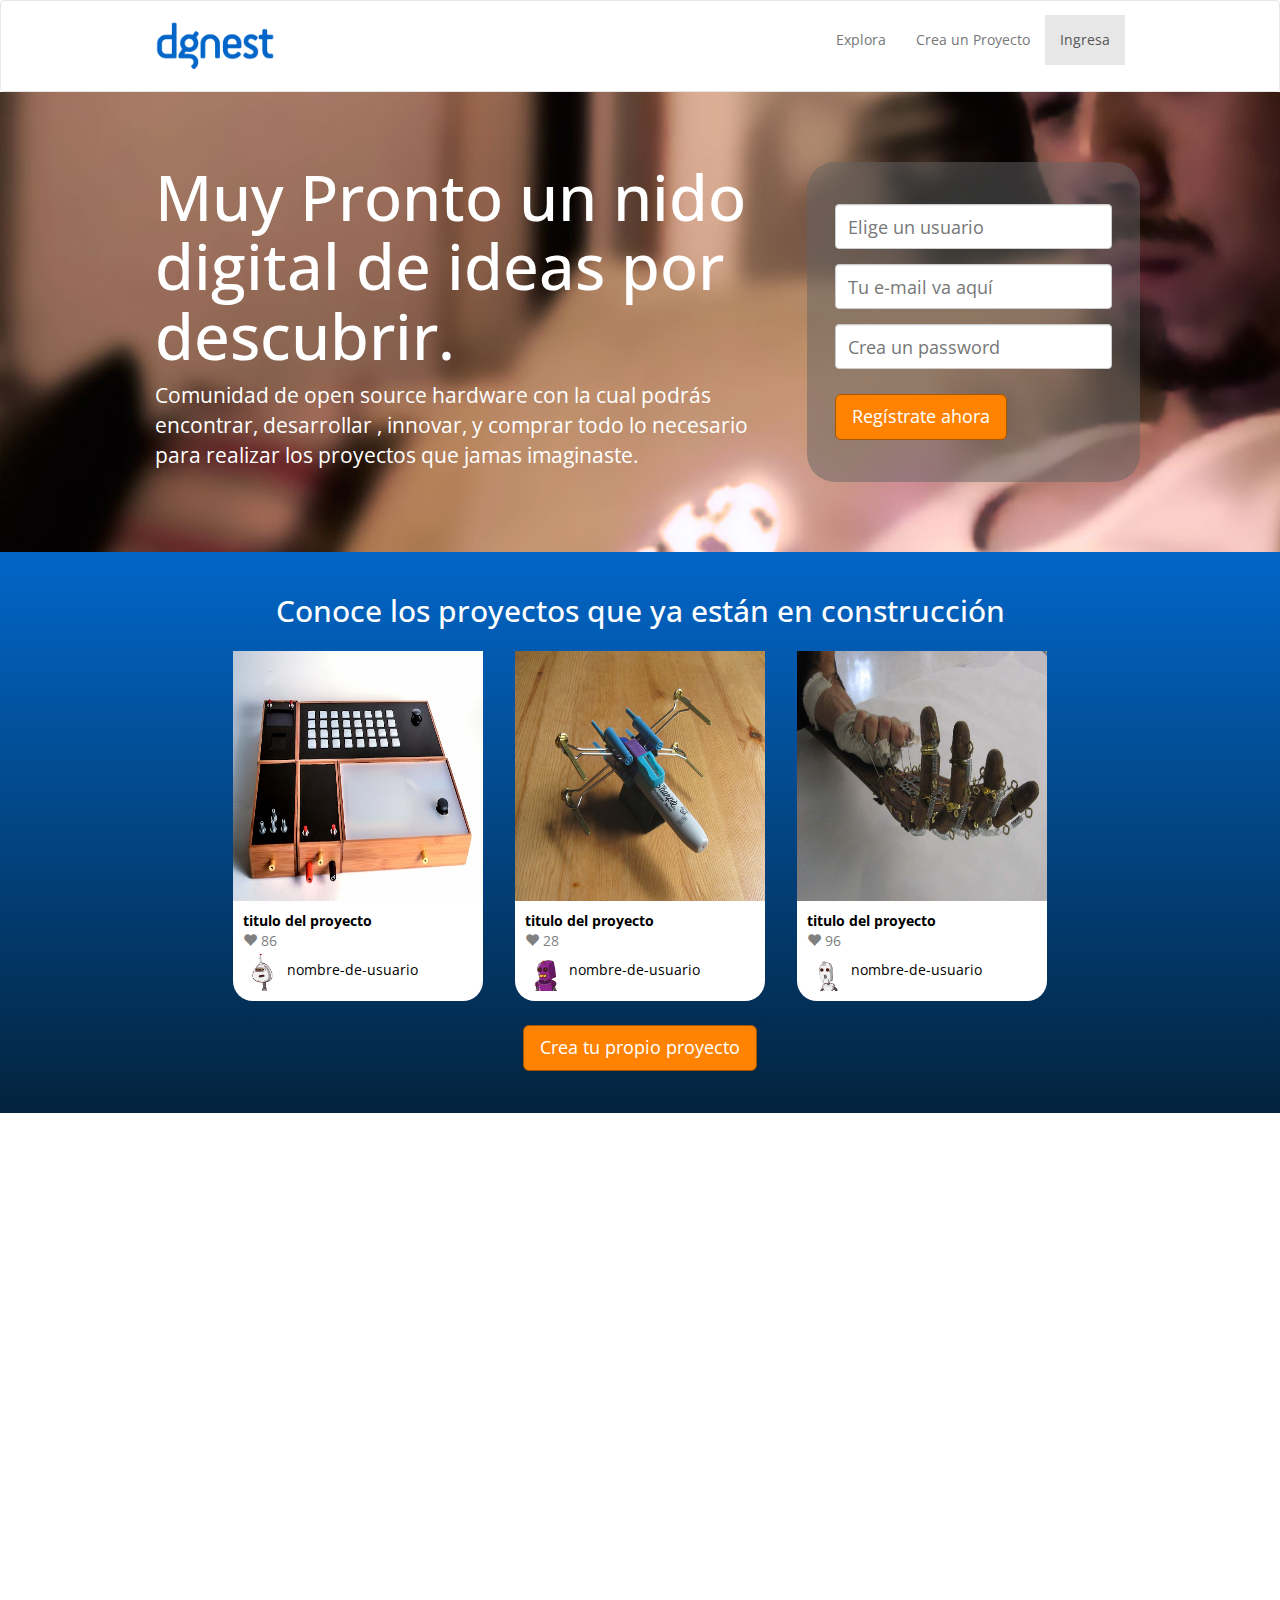
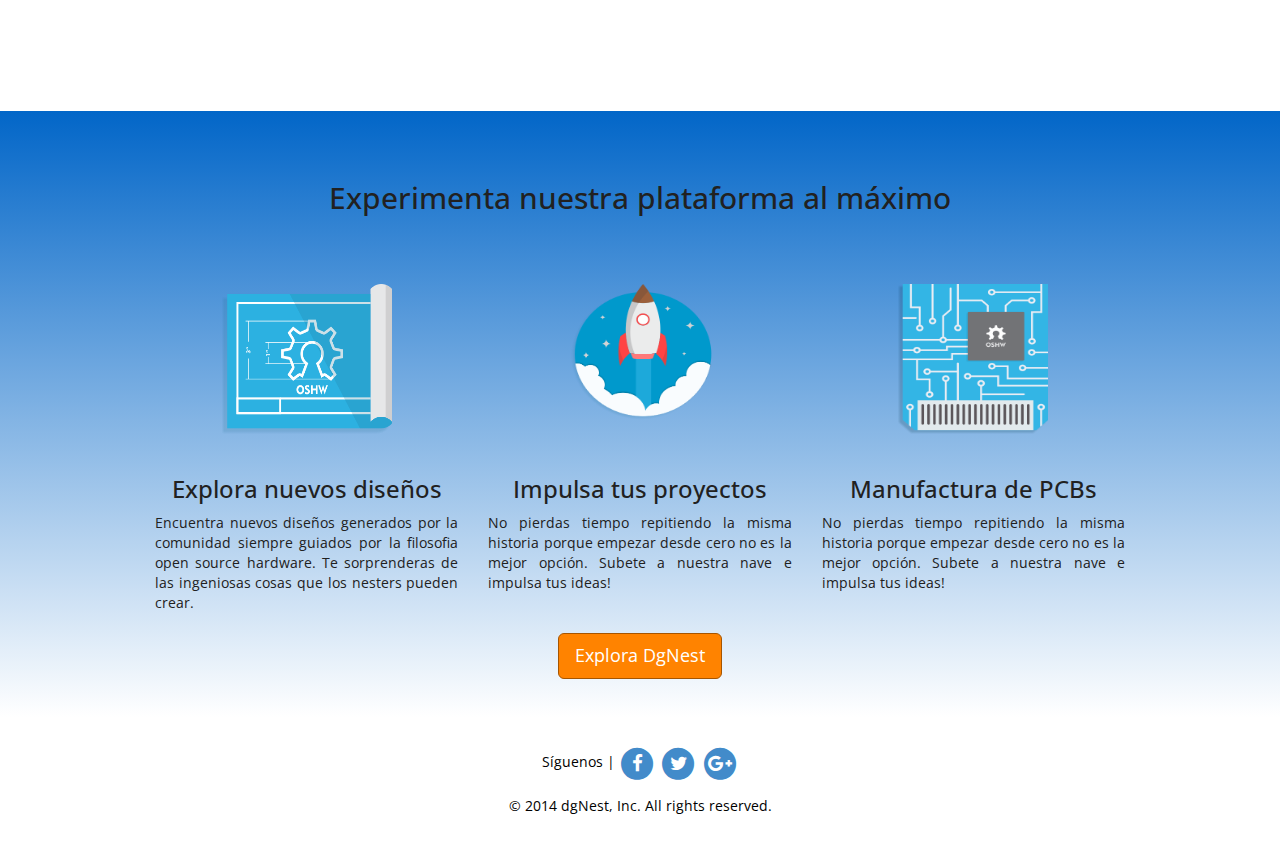
==== commit 6fb5edef: "landing-completo" ====
--- a/index.html
+++ b/index.html
@@ -94,7 +94,6 @@
 					   
 					    <input type="password" class="form-control" id="exampleInputPassword1" placeholder="Crea un password">
 					  </div>
-					  
 					  <button type="submit" class="btn btn-primary btn-lg" role="button">Regístrate ahora</button>
 					</form>
 				</div>
@@ -115,49 +114,81 @@
 
 	<div class="usuarios">
 		<div class="container-fluid">
-			<h2><strong>Conoce los proyectos que ya están en construcción</strong></h2>
-			<div id="carousel-example-generic" class="carousel slide" data-ride="carousel">
-			  <!-- Indicators -->
-			  <ol class="carousel-indicators">
-			    <li data-target="#carousel-example-generic" data-slide-to="0" class="active"></li>
-			    <li data-target="#carousel-example-generic" data-slide-to="1"></li>
-			    <li data-target="#carousel-example-generic" data-slide-to="2"></li>
-			  </ol>
-			   <!-- Wrapper for slides -->
-				  <div class="carousel-inner">
-				    <div class="item active">
-				      <img src="images/carusel1.jpg" alt="...">
-				      <div class="carousel-caption">
-				        
-				      </div>
-				    </div>
-				    
-				    <div class="item">
-				      <img src="images/carusel2.jpg" alt="...">
-				      <div class="carousel-caption">
-				        
-				      </div>
-				  </div>
-								  	
-				      <div class="item">
-				      <img src="images/carusel3.jpg" alt="...">
-				      <div class="carousel-caption">
-				        
-				      </div>
-				    </div>
-				    
-				  </div>
-
-				  <!-- Controls -->
-				  <a class="left carousel-control" href="#carousel-example-generic" role="button" data-slide="prev">
-				    <span class="glyphicon glyphicon-chevron-left"></span>
-				  </a>
-				  <a class="right carousel-control" href="#carousel-example-generic" role="button" data-slide="next">
-				    <span class="glyphicon glyphicon-chevron-right"></span>
-				  </a>
-				</div>
-		</div>
-	</div>
+			
+				<h2>Conoce los proyectos que ya están en construcción</h2>
+			
+			<div class="proyecto">
+				
+				<img src="images/proyecto1.jpg">
+
+				<div class="contenido">
+					<div class="title">
+						<strong>
+						titulo del proyecto
+						</strong>
+					</div>
+					<div class="rating">
+						<span class="glyphicon glyphicon-heart"></span>
+						<span class="value">86</span>
+					</div>
+					<div class="user">						
+						<img src="images/user4.png">					
+						<div class="username">nombre-de-usuario</div>
+					</div>
+				</div>
+			</div>
+
+			<div class="proyecto">
+				<img src="images/proyecto2.jpg">
+
+				<div class="contenido">
+					<div class="title">
+						<strong>
+						titulo del proyecto
+						</strong>
+					</div>
+					<div class="rating">
+						<span class="glyphicon glyphicon-heart"></span>
+						<span class="value">28</span>
+					</div>
+					<div class="user">						
+						<img src="images/user3.png">					
+						<div class="username">nombre-de-usuario</div>
+					</div>
+				</div>
+			</div>
+
+			<div class="proyecto">
+				<img src="images/proyecto3.jpg">
+
+				<div class="contenido">
+					<div class="title">
+						<span class="value">
+							<strong>
+							titulo del proyecto
+							</strong>
+						</span>
+					</div>
+					<div class="rating">
+						<span class="glyphicon glyphicon-heart"></span>
+						<span class="value">96</span>
+					</div>
+					<div class="user">						
+						<img src="images/user2.png">					
+						<div class="username">nombre-de-usuario</div>
+					</div>
+				</div>
+			</div>
+		</div>
+	
+		
+		<div class="boton">
+			<button type="submit" class="btn btn-primary btn-lg" role="button">Crea tu propio proyecto</button>
+		</div>	
+	</div>
+</div>
+
+
 
 	<!--<div class="i-love">
 		<div class="container">
@@ -171,12 +202,15 @@
 	</div> -->
 
 	<div class="comunidad">
-		<div class="container">
-			<h1><strong>Construir en equipo es mejor</strong></h1>
-			<p>
-				La implementación de ideas innovadoras es un proceso colaborativo que implica la participación de muchas personas. Con dgnest recibirás el respaldo y feedback de toda la comunidad.
-			</p>
-			<iframe src="http://www.facebook.com/plugins/likebox.php?href=https%3A%2F%2Fwww.facebook.com%2Fdgnest&amp;width=600&amp;height=400&amp;colorscheme=light&amp;show_faces=true&amp;header=false&amp;stream=false&amp;show_border=false" scrolling="no" frameborder="0" style="border:none; overflow:hidden; width:600px; height:400px;" allowTransparency="true"></iframe>
+		<div class="container">			
+				<h1>Construir en equipo es mejor</h1>
+				<span id="header">
+					La implementación de ideas innovadoras es un proceso colaborativo que implica la participación de muchas personas. Con dgnest recibirás el respaldo y feedback de toda la comunidad.
+				</span>
+			
+			
+				<iframe src="http://www.facebook.com/plugins/likebox.php?href=https%3A%2F%2Fwww.facebook.com%2Fdgnest&amp;width=300&amp;height=400&amp;colorscheme=light&amp;show_faces=true&amp;header=false&amp;stream=false&amp;show_border=false" scrolling="no" frameborder="0" style="border:none; overflow:hidden; width:300px; height:400px;" allowTransparency="true"></iframe>
+			
 		</div>
 	</div>
 
@@ -195,17 +229,17 @@
 	<div class="secciones">
 		<div class="container">
 			
-			<h2><strong>Experimenta nuestra plataforma al máximo</strong></h2>
+			<h2>Experimenta nuestra plataforma al máximo</h2>
 			
 			<div class="row">
 				<div class="col-md-4">
-					<img src="images/plane.png" width="270" height="250">
+					<img src="images/plane.png" width="170" height="150">
 					<h3>Explora nuevos diseños</h3>
 					<p>Encuentra nuevos diseños generados por la comunidad siempre guiados por la filosofia open source hardware. Te sorprenderas de las ingeniosas cosas que los nesters pueden crear.</p>
 				</div>
 
 				<div class="col-md-4">
-					<img src="images/rocket.png" width="250" height="250">
+					<img src="images/rocket.png" width="150" height="150">
 					<h3>Impulsa tus proyectos</h3>
 					<p>No pierdas tiempo repitiendo la misma historia porque empezar desde cero no es la mejor opción. Subete a nuestra nave e impulsa tus ideas!</p>
 				</div>
@@ -215,7 +249,7 @@
 				</div> -->
 
 				<div class="col-md-4">
-					<img src="images/pcb.png" width="250" height="250">
+					<img src="images/pcb.png" width="150" height="150">
 					<h3>Manufactura de PCBs</h3>
 					<p>No pierdas tiempo repitiendo la misma historia porque empezar desde cero no es la mejor opción. Subete a nuestra nave e impulsa tus ideas!</p>
 				</div>
@@ -243,7 +277,11 @@
 			<div class="row">
 				<div class="col-md-12">
 					<h3>
-						<a class="btn btn-primary btn-lg" role="button">Conoce Dgnest Premium</a>
+						<a class="btn btn-primary btn-lg" role="button">
+							
+							Explora DgNest
+							
+						</a>
 					</h3>
 				</div>
 			</div>
@@ -254,6 +292,7 @@
 </div>
 	<div class="footer">	
 		<div class="social">
+          <li>Síguenos |</li>
           <li>
           <figure id="facebook">
             <a href="#" target="blank">
--- a/css/main.css
+++ b/css/main.css
@@ -10,21 +10,25 @@
 	background-position: center center;
 	background-size: cover;
 	text-align: center;
-	
-
+
+}
+
+.comunidad .container {
+	padding: 3em 0 3em 0;
 }
 
 .footer {
-	background-color: #008BFF;
+	background-color: white;
 	padding: 2em 0 2em 0;
 	text-align: center;
-	color: white;
+	color: black;
 	display: block;
 	float: inherit;
 }
 
 .footer .social li {
 	display: inline-block;
+
 }
 
 .footer .text {
@@ -32,22 +36,15 @@
 }
 
 .jumbotron {
-<<<<<<< HEAD
-	
-	background-image: url('http://dgnest-frontend.github.io/images/mano-proyecto.JPG');
-	padding: 0em 0 10em 0;
-=======
->>>>>>> origin/master
 	background-attachment: fixed;
 	background-image: url('http://dgnest-frontend.github.io/images/guy-ironman-reactor-2.jpg');
-	background-position: center center;
+	background-position: center;
 	background-size: cover;
-	padding: 5em 0 10em 0;
-	
+	padding: 5em 0 10em 0;	
 }
 
 .jumbotron .container .row .col-md-4 {
-	background-color: rgba(7,26,113,0.8);
+	background-color: rgba(100,100,100,0.5);
 	padding: 3em 2em 3em 2em;
 	border-radius: 2em;
 
@@ -70,7 +67,7 @@
 #header {
 	color: white;
 	font-size: 1.5em;
-	padding: 0 0 30em 0;
+	/*padding: 5em 0 30em 0;*/
 }
 
 .header-profile {
@@ -88,7 +85,6 @@
 }
 .header-profile {
 	margin: 0 10em 0 10em;
-
 }
 
 .header-profile .container #foto-perfil img {
@@ -121,8 +117,12 @@
 }
 
 .secciones {
+	background: -webkit-linear-gradient(#0266c8, #FFFFFF); /* For Safari 5.1 to 6.0 */
+  	background: -o-linear-gradient(#0266c8, #FFFFFF); /* For Opera 11.1 to 12.0 */
+  	background: -moz-linear-gradient(#0266c8, #FFFFFF); /* For Firefox 3.6 to 15 */
+  	background: linear-gradient(#0266c8, #FFFFFF); /* Standard syntax */
 	padding: 5em 0 2em 0;
-	background-color: #005ba6;
+	color: #212121;
 }
 .secciones .container h2 {
 	text-align: center;
@@ -133,6 +133,7 @@
 	display: block;
 	margin-left: auto;
 	margin-right: auto;
+	margin-bottom: 3em;
 }
 
 .secciones .container .row .col-md-4 h3 {
@@ -146,21 +147,94 @@
 	text-align: center;
 }
 
+.usuarios {
+	
+	background: -webkit-linear-gradient(#0266c8, #03233d); /* For Safari 5.1 to 6.0 */
+  	background: -o-linear-gradient(#0266c8, #03233d); /* For Opera 11.1 to 12.0 */
+  	background: -moz-linear-gradient(#0266c8, #03233d); /* For Firefox 3.6 to 15 */
+  	background: linear-gradient(#0266c8, #03233d); /* Standard syntax */
+	text-align: center;
+	padding: 3em 0 3em 0;
+}
+
 .usuarios .container-fluid {
+	display: block;
 	position: relative;
-	/*padding: 2em 0 2em 0;
-	/*background-color: #005ba6;*/
-}
-
-.usuarios .container-fluid h2 {
+	padding: 0 0 1em 0;
+}
+
+.usuarios .container-fluid .boton {
+	padding: 1.5em 0 0 0;
+}
+
+.usuarios .container-fluid .header {
+	padding-bottom: 3em;
+	
+}
+
+.usuarios .container-fluid .proyecto {
+	background-color: white;
+	display: inline-block;
+	
+	margin: 1em 1em 0 1em;
+	border-radius: 20px;
+}
+
+.usuarios .container-fluid .proyecto img {
+	height: 250px;
+	width: 250px;
+}
+
+.usuarios .container-fluid .proyecto .contenido {
+	text-align: left;
 	color: black;
-	text-align: center;
-	padding: 0 0 1em 0;
-
-}
-
-.usuarios .container-fluid .carousel-example-generic .carousel-inner img {
-	width: 100%;
-	height: 100%
-}
-
+	padding: 10px 10px 10px 10px;
+
+}
+.usuarios .container-fluid .proyecto .contenido .rating {
+	color: gray;
+}
+
+.usuarios .container-fluid .proyecto .contenido .user {
+	display: inline-block;
+}
+
+.usuarios .container-fluid .proyecto .contenido .user img {
+	height: 40px;
+	width: 40px;
+}
+
+.usuarios .container-fluid .proyecto .contenido .user .username {
+	display: inline-block;
+}
+
+.usuarios .container-fluid .proyecto .contenido .social {
+	opacity: 0;	
+	top: 180px;
+	width: 250px;
+	opacity: 1;
+	text-align: left;
+	position: relative;  	
+}
+
+.usuarios .container-fluid .proyecto .contenido .social li {
+	text-decoration: none;
+	display: inline-block;
+}
+
+/*.usuarios .container-fluid .proyecto:hover .social {
+	background-color: black;
+	top: 190px;
+	width: 250px;
+	opacity: 0.6;
+	text-align: left;
+	position: relative;   
+}*/
+
+
+.usuarios .container-fluid .proyecto .contenido .titulo h3 {
+	font-size: 
+}
+
+
+
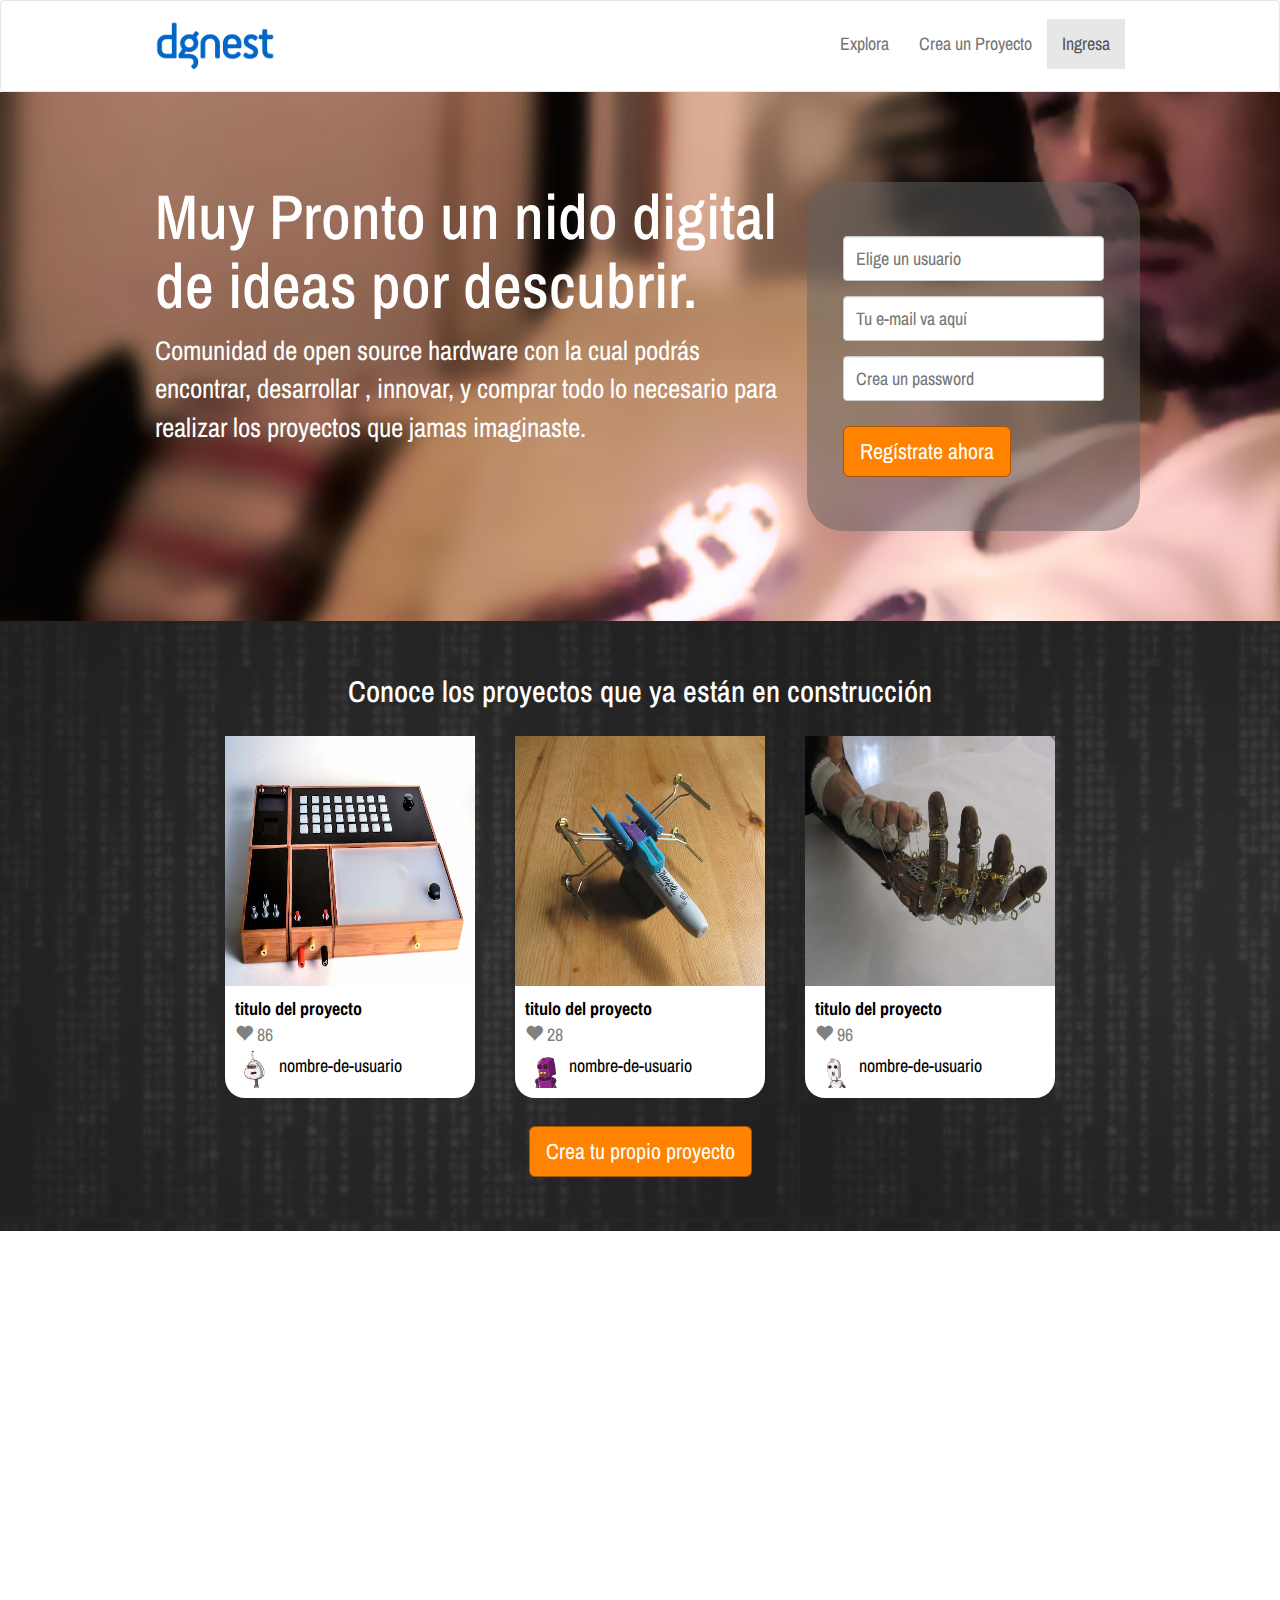
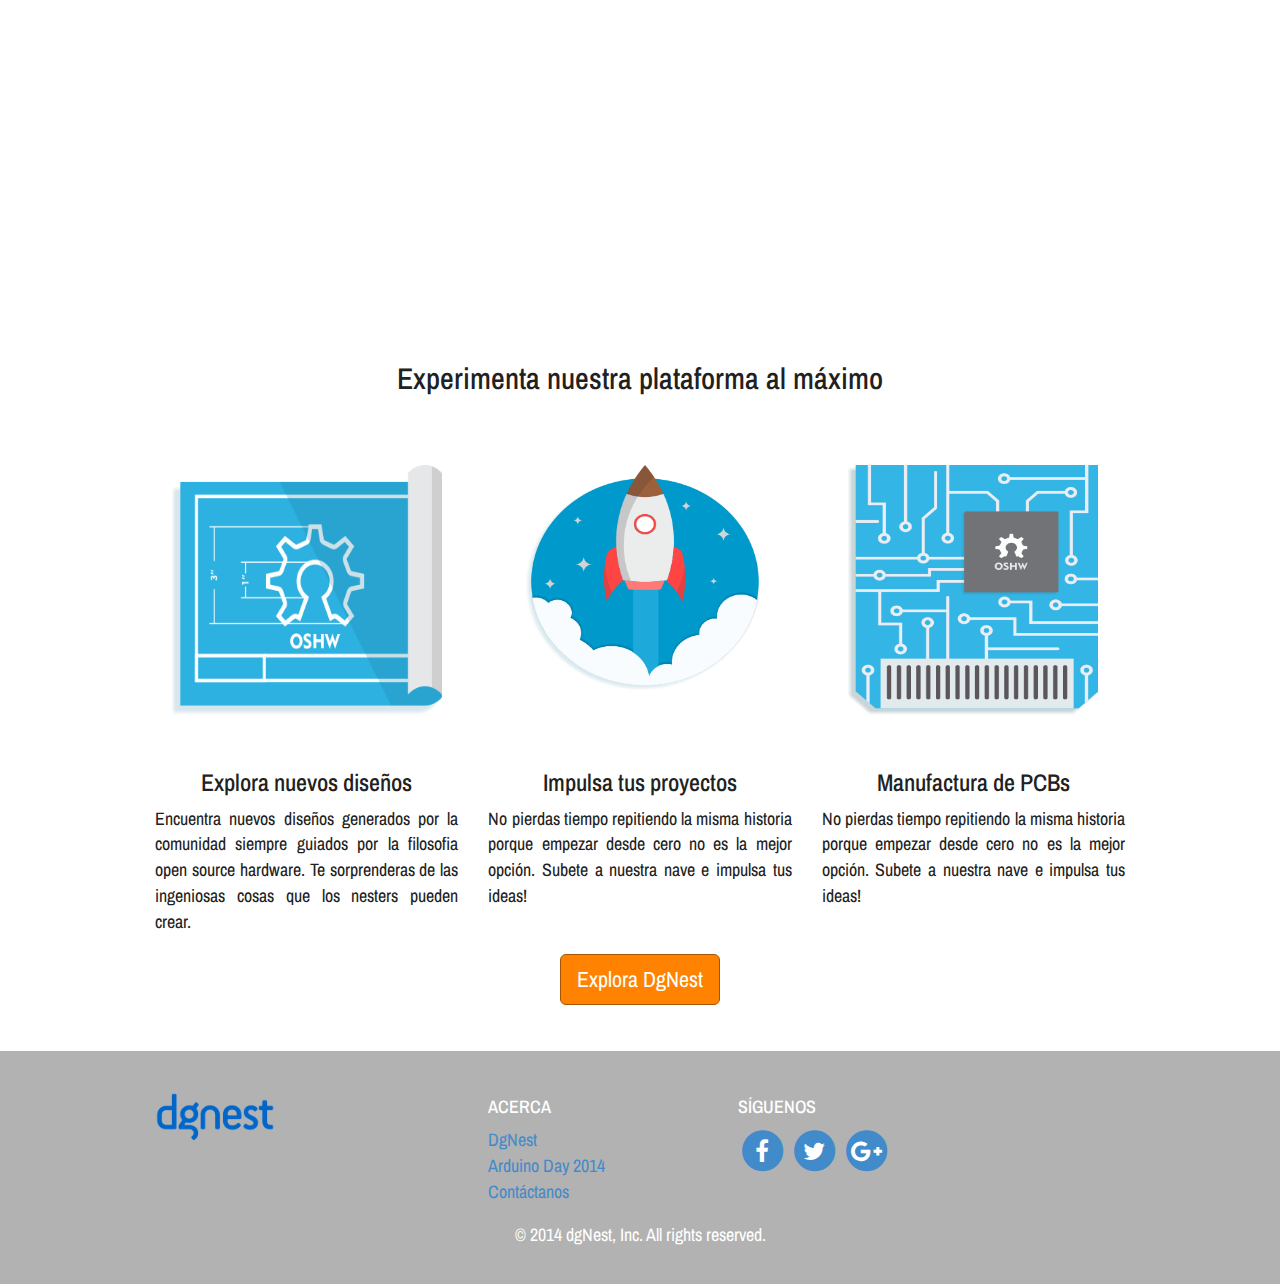
==== commit 23f9bd98: "final" ====
--- a/index.html
+++ b/index.html
@@ -16,6 +16,8 @@
 	<script src="http://maxcdn.bootstrapcdn.com/bootstrap/3.2.0/js/bootstrap.min.js"></script>
 	
 	<link href='http://fonts.googleapis.com/css?family=Open+Sans:400,800' rel='stylesheet' type='text/css'>
+	<link href='http://fonts.googleapis.com/css?family=Open+Sans+Condensed:300' rel='stylesheet' type='text/css'>
+	<link href='http://fonts.googleapis.com/css?family=Archivo+Narrow' rel='stylesheet' type='text/css'>
 
 
 
@@ -233,13 +235,13 @@
 			
 			<div class="row">
 				<div class="col-md-4">
-					<img src="images/plane.png" width="170" height="150">
+					<img src="images/plane.png" width="270" height="250">
 					<h3>Explora nuevos diseños</h3>
 					<p>Encuentra nuevos diseños generados por la comunidad siempre guiados por la filosofia open source hardware. Te sorprenderas de las ingeniosas cosas que los nesters pueden crear.</p>
 				</div>
 
 				<div class="col-md-4">
-					<img src="images/rocket.png" width="150" height="150">
+					<img src="images/rocket.png" width="250" height="250">
 					<h3>Impulsa tus proyectos</h3>
 					<p>No pierdas tiempo repitiendo la misma historia porque empezar desde cero no es la mejor opción. Subete a nuestra nave e impulsa tus ideas!</p>
 				</div>
@@ -249,7 +251,7 @@
 				</div> -->
 
 				<div class="col-md-4">
-					<img src="images/pcb.png" width="150" height="150">
+					<img src="images/pcb.png" width="250" height="250">
 					<h3>Manufactura de PCBs</h3>
 					<p>No pierdas tiempo repitiendo la misma historia porque empezar desde cero no es la mejor opción. Subete a nuestra nave e impulsa tus ideas!</p>
 				</div>
@@ -290,44 +292,66 @@
 	</div>
 </div>
 </div>
-	<div class="footer">	
-		<div class="social">
-          <li>Síguenos |</li>
-          <li>
-          <figure id="facebook">
-            <a href="#" target="blank">
-              <span class="fa-stack fa-lg">
-                <i class="fa fa-circle fa-stack-2x"></i>
-                <i class="fa fa-facebook fa-stack-1x fa-inverse"></i>   
-              </span>
-            </a>
-          </figure>
-         	</li>
-         	<li>
-		<figure id="twitter">
-            <a href="#" target="blank">
-              <span class="fa-stack fa-lg">
-                 <i class="fa fa-circle fa-stack-2x"></i>
-                 <i class="fa fa-twitter fa-stack-1x fa-inverse"></i>
-              </span>
-            </a>
-          </figure>
-          </li>
-       <li>         
-         <figure id="google-plus">
-            <a href="#" target="blank">
-              <span class="fa-stack fa-lg">
-                <i class="fa fa-circle fa-stack-2x"></i>
-                <i class="fa fa-google-plus fa-stack-1x fa-inverse"></i>
-                </span>
-            </a>
-          </figure> 
-         </li>
-         </div>  
-
-    <div class="text">
-		© 2014 dgNest, Inc. All rights reserved.
-	</div>
+	<div class="footer">
+		<div class="container">
+		<div class="row">
+			<div class="col-md-4">			
+				<img src="images/dgnest-logo.png" width="120" height="60">
+		    </div>
+
+			<div class="col-md-3">
+				
+					<h4>ACERCA</h4>
+					<li class="info"><a href="#">DgNest</a></li>
+					<li class="info"><a href="#">Arduino Day 2014</a></li>
+					<li class="info"><a href="#">Contáctanos</a></li>
+				
+			</div>
+
+			<div class="col-md-4">
+	          <h4>SÍGUENOS<h4>
+		        <li>
+		          	<figure id="facebook">
+		            <a href="#" target="blank">
+		              <span class="fa-stack fa-lg">
+		                <i class="fa fa-circle fa-stack-2x"></i>
+		                <i class="fa fa-facebook fa-stack-1x fa-inverse"></i>   
+		              </span>
+		            </a>
+		          	</figure>
+		        </li>
+
+		        <li>
+					<figure id="twitter">
+		            <a href="#" target="blank">
+		              <span class="fa-stack fa-lg">
+		                 <i class="fa fa-circle fa-stack-2x"></i>
+		                 <i class="fa fa-twitter fa-stack-1x fa-inverse"></i>
+		              </span>
+		            </a>
+		          </figure>
+		         </li>
+
+		       	<li>         
+		         <figure id="google-plus">
+		            <a href="#" target="blank">
+		              <span class="fa-stack fa-lg">
+		                <i class="fa fa-circle fa-stack-2x"></i>
+		                <i class="fa fa-google-plus fa-stack-1x fa-inverse"></i>
+		                </span>
+		            </a>
+		          </figure> 
+		        </li>
+	    	</div>
+	    <div class="row">  
+		    <div class="col-md-12">
+				© 2014 dgNest, Inc. All rights reserved.
+			</div>	
+		</div>
+	</div>
+    </div>
+
+    
 
 </body>
 </html>
--- a/css/main.css
+++ b/css/main.css
@@ -1,3 +1,4 @@
+/* Todo sobre el LANDING */
 
 body {
 	/*padding-top: 65px;*/
@@ -18,21 +19,25 @@
 }
 
 .footer {
-	background-color: white;
+	background-color: #b2b2b2;
 	padding: 2em 0 2em 0;
-	text-align: center;
-	color: black;
-	display: block;
-	float: inherit;
-}
-
-.footer .social li {
-	display: inline-block;
-
-}
-
-.footer .text {
+}
+
+.footer .logo-footer {
+	padding: 0 0 0 2em;
+}
+
+.footer .row .col-md-4 li {
+	display: inline-block;
+}
+
+.footer .row .col-md-3 li {
+	list-style-type: none;
+}
+
+.footer .row .col-md-12 {
 	padding: 1em 0 0 0;
+	text-align: center;
 }
 
 .jumbotron {
@@ -70,57 +75,13 @@
 	/*padding: 5em 0 30em 0;*/
 }
 
-.header-profile {
-	background-attachment: fixed;
-	background-image: url('http://dgnest-frontend.github.io/images/portada.jpg');
-	background-position: center center;
-	background-size: cover;
-	display: block;
-	padding: 5em 0 5em 0;
-}
-
-.header-profile .container h2 {
-	text-align: center;
-
-}
-.header-profile {
-	margin: 0 10em 0 10em;
-}
-
-.header-profile .container #foto-perfil img {
-	border-radius: 50%;
-	display: block;
-	height: 100px;
-	margin-right: auto;
-	margin-left: auto;
-}
-
-.header-profile .container h2 {
-	text-align: center;
-}
-
-.perfil-area{
-	background-color: white;
-}
-
-.perfil-area .container .row .col-md-6 h3 {
-	color: black;
-}
-.perfil-area .container .row .col-md-6 .main img {
-	width: 300px;
-	height: 300px;
-}
-
-.perfil-area .container .row .col-md-6 .second img {
-	width: 150px;
-	height: 150px;
-}
 
 .secciones {
-	background: -webkit-linear-gradient(#0266c8, #FFFFFF); /* For Safari 5.1 to 6.0 */
-  	background: -o-linear-gradient(#0266c8, #FFFFFF); /* For Opera 11.1 to 12.0 */
-  	background: -moz-linear-gradient(#0266c8, #FFFFFF); /* For Firefox 3.6 to 15 */
-  	background: linear-gradient(#0266c8, #FFFFFF); /* Standard syntax */
+	/*background: -webkit-linear-gradient(#0266c8, #FFFFFF); /* For Safari 5.1 to 6.0 */
+  	/*background: -o-linear-gradient(#0266c8, #FFFFFF); /* For Opera 11.1 to 12.0 */
+  	/*background: -moz-linear-gradient(#0266c8, #FFFFFF); /* For Firefox 3.6 to 15 */
+  	/*background: linear-gradient(#0266c8, #FFFFFF); /* Standard syntax */
+	
 	padding: 5em 0 2em 0;
 	color: #212121;
 }
@@ -149,10 +110,11 @@
 
 .usuarios {
 	
-	background: -webkit-linear-gradient(#0266c8, #03233d); /* For Safari 5.1 to 6.0 */
-  	background: -o-linear-gradient(#0266c8, #03233d); /* For Opera 11.1 to 12.0 */
-  	background: -moz-linear-gradient(#0266c8, #03233d); /* For Firefox 3.6 to 15 */
-  	background: linear-gradient(#0266c8, #03233d); /* Standard syntax */
+	/*background: -webkit-linear-gradient(#0266c8, #03233d); /* For Safari 5.1 to 6.0 */
+  	/*background: -o-linear-gradient(#0266c8, #03233d); /* For Opera 11.1 to 12.0 */
+  	/*background: -moz-linear-gradient(#0266c8, #03233d); /* For Firefox 3.6 to 15 */
+  	/*background: linear-gradient(#0266c8, #03233d); /* Standard syntax */
+  	background-image: url('http://dgnest-frontend.github.io/images/codigo.jpg');
 	text-align: center;
 	padding: 3em 0 3em 0;
 }
@@ -222,19 +184,82 @@
 	display: inline-block;
 }
 
-/*.usuarios .container-fluid .proyecto:hover .social {
-	background-color: black;
-	top: 190px;
-	width: 250px;
-	opacity: 0.6;
-	text-align: left;
-	position: relative;   
-}*/
-
-
 .usuarios .container-fluid .proyecto .contenido .titulo h3 {
 	font-size: 
 }
 
 
-
+/* AHORA SOBRE EL PERFIL DE USUARIO */
+
+.pro-header .container-fluid {
+	background-image: url('http://dgnest-frontend.github.io/images/portada.jpg');
+	background-attachment: fixed;
+	text-align: center;	
+	padding: 3em 0 3em 0;	
+}
+
+.pro-header .container-fluid .pro-user .pro-user-social {
+	padding: 10px 0 10px 0;
+}
+
+.pro-header .container-fluid .pro-user .pro-user-social li {
+	text-decoration: none;
+	display: inline-block;
+}
+
+.pro-header .container-fluid .pro-user img {
+	height: 80px;
+	width: 85px;
+	border-radius: 50%;
+}
+
+.pro-header .container-fluid .pro-user.pro-user-name {
+	font-size: 20px;
+}
+
+/*CONTENEDOR DE PROYECTOS */
+.pro-proyectos .container-fluid .contenedor-titulo {
+	color: #3d3d3d;
+	padding: 10px 0 0 0;	
+}
+.pro-proyectos .container-fluid .componente {
+	color: black;		
+	border-radius: 20px;
+	height: auto;
+	width: 300px;
+	display: inline-block;
+	vertical-align: top;
+	margin: 2px 2px 2px 2px;
+}
+
+/*.pro-proyectos .container-fluid .componente-nuevo {
+	border: 1px dashed #708090;
+	height: 250px;
+	width: 250px;
+	display: inline-block;
+	margin: 5px 5px 5px 0;
+	border-radius: 10px;*/
+}
+
+.pro-proyectos .container-fluid .componente .contenedor-imagen {
+	
+}
+
+.pro-proyectos .container-fluid .componente .contenedor-imagen img {
+	height: auto;
+	width: 300px;
+	border-radius: 10px;
+	border: 1px solid #adadad;
+}
+
+.pro-proyectos .container-fluid .componente .contenedor-usuario {
+	padding: 1px 0 2px 10px;
+	border: 1px solid #adadad;
+	border-radius: 10px;
+	margin: 5px 0 5px 0;
+
+}
+
+.pro-proyectos .container-fluid .componente .contenedor-usuario .rating {
+	color: #898989;
+}
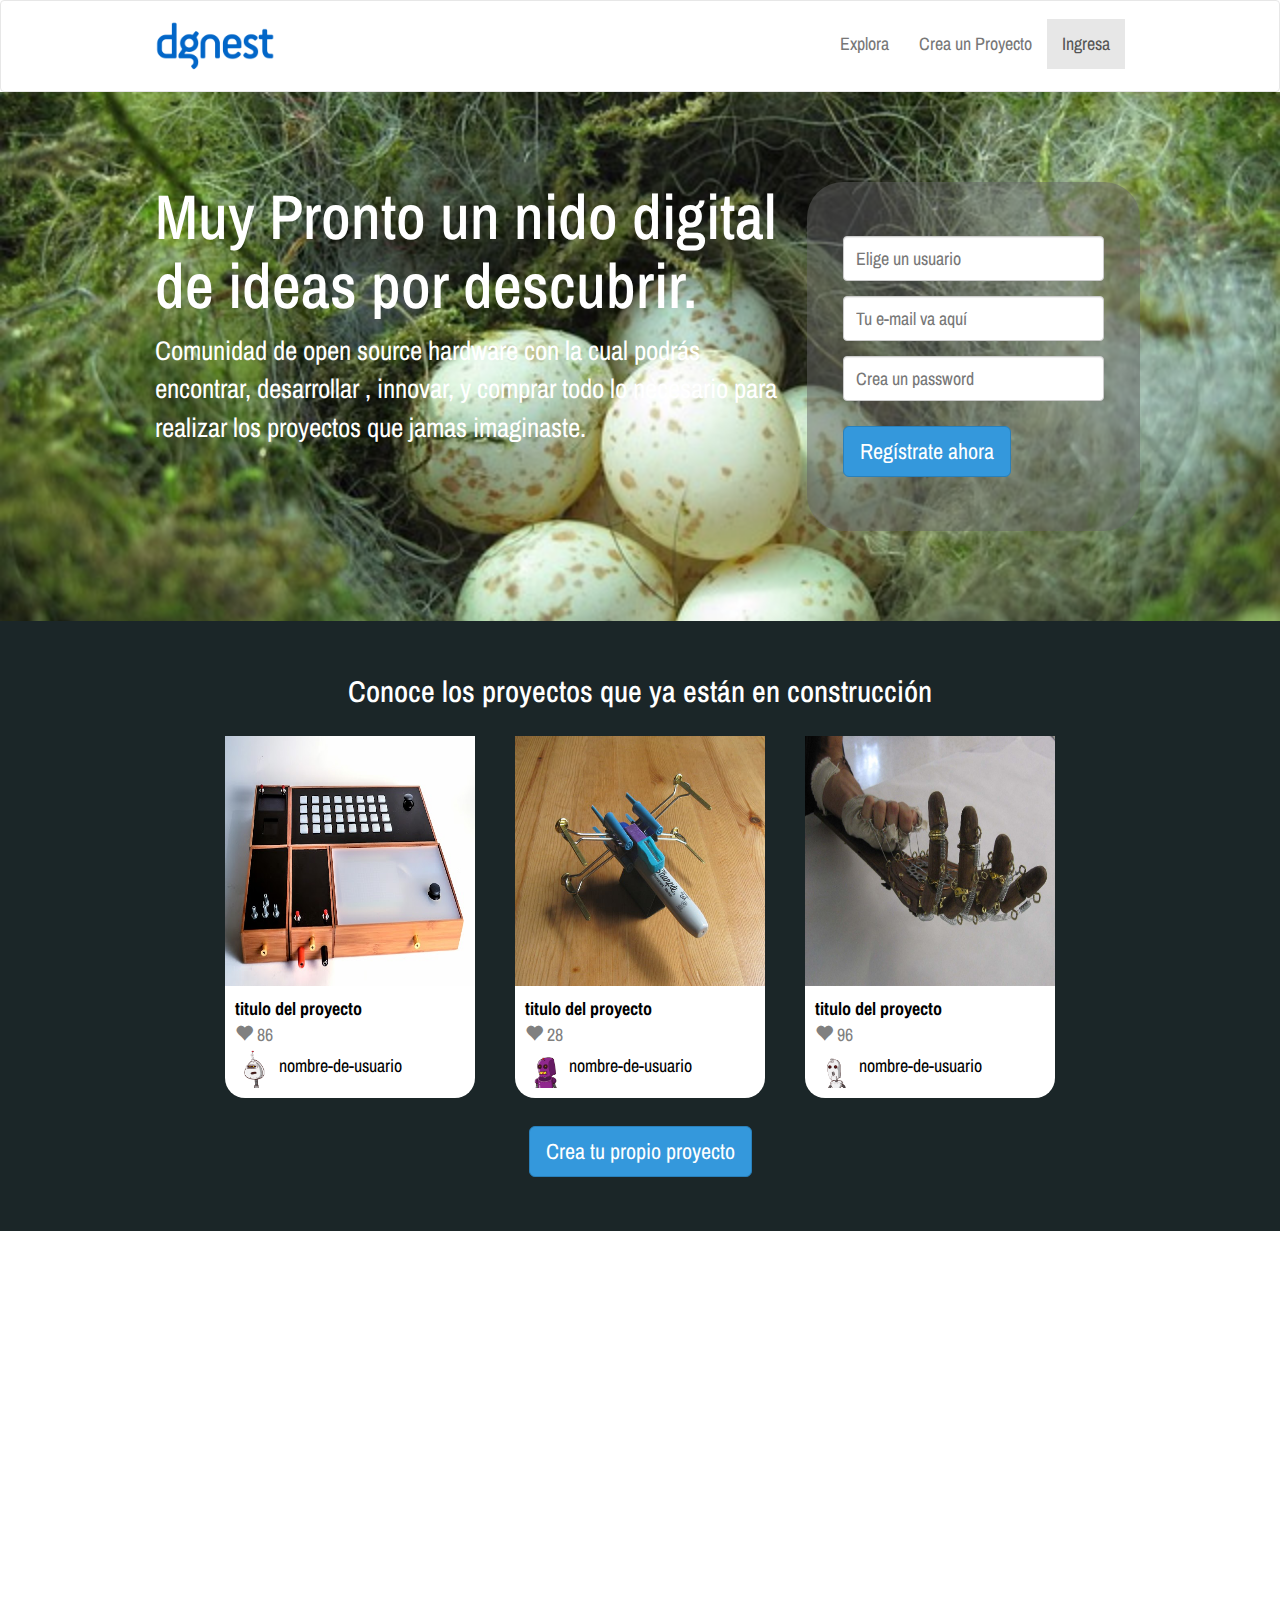
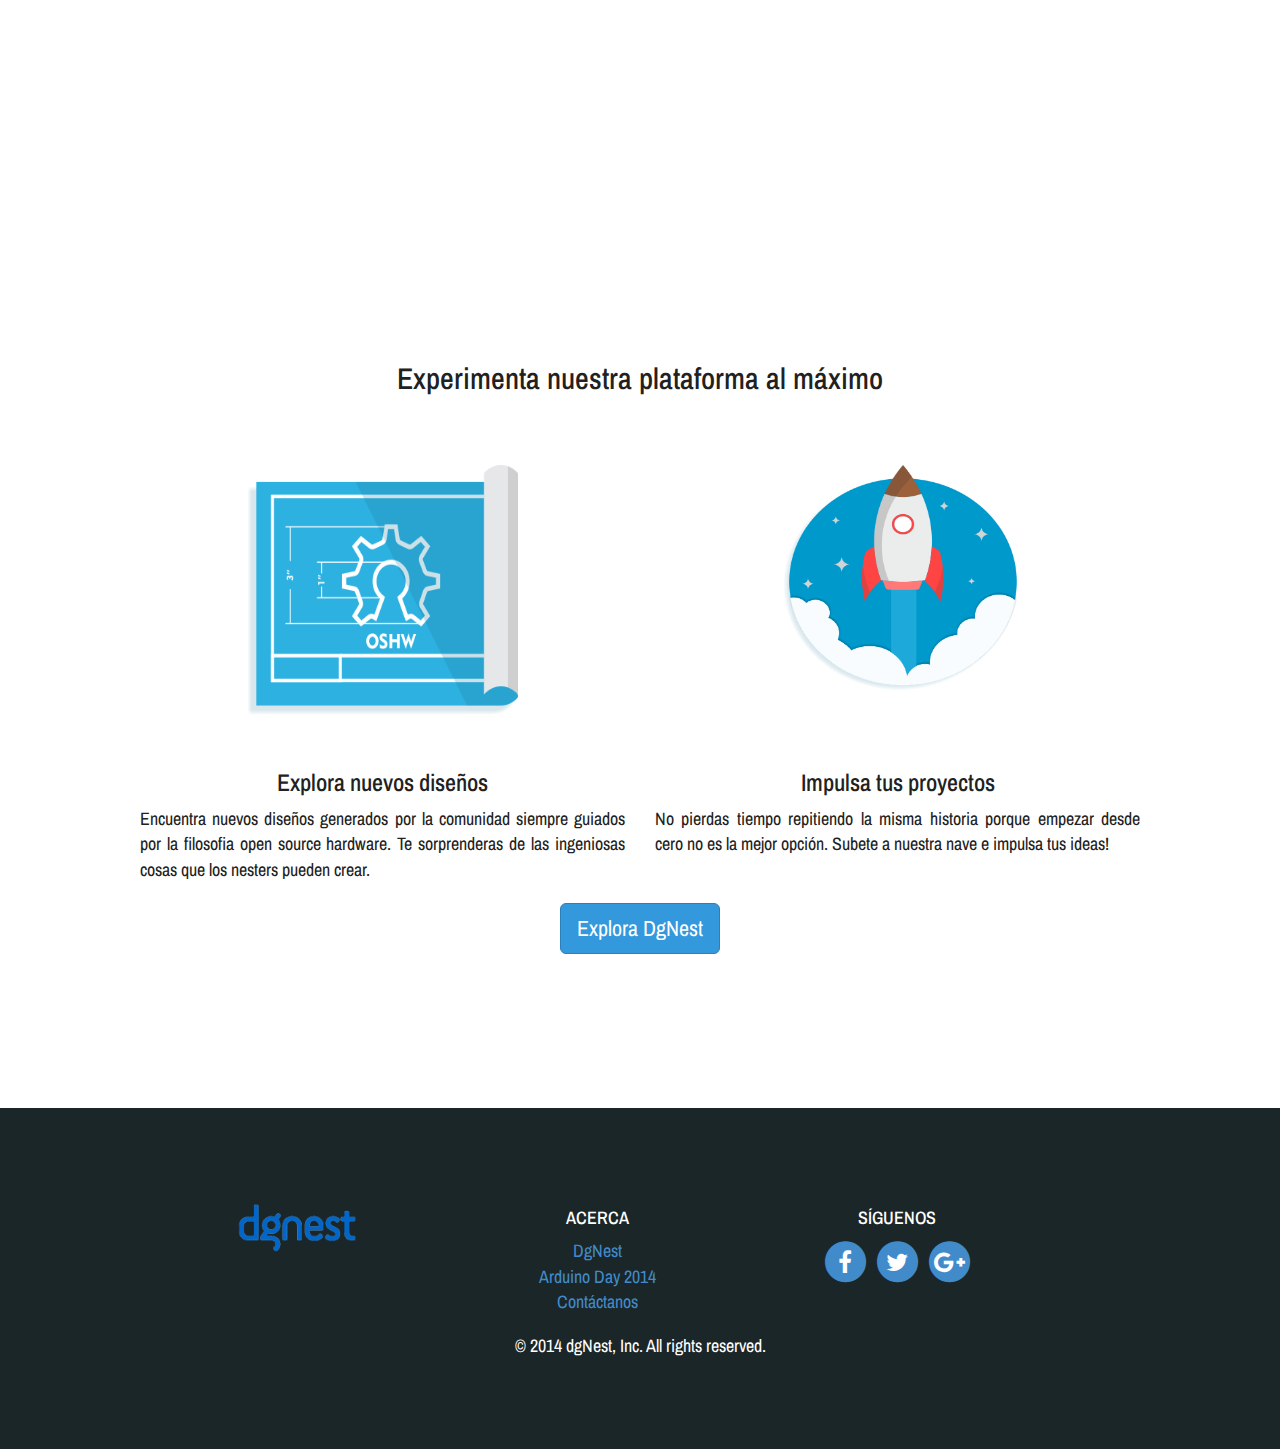
==== commit 9b75f2df: "last commit" ====
--- a/index.html
+++ b/index.html
@@ -204,11 +204,21 @@
 	</div> -->
 
 	<div class="comunidad">
-		<div class="container">			
+		<div class="container">	
+			<div class="header">		
 				<h1>Construir en equipo es mejor</h1>
 				<span id="header">
 					La implementación de ideas innovadoras es un proceso colaborativo que implica la participación de muchas personas. Con dgnest recibirás el respaldo y feedback de toda la comunidad.
 				</span>
+			</div>
+
+			<div class="badges">
+				<div class="rating">
+					
+				</div>
+
+				<div class="">
+
 			
 			
 				<iframe src="http://www.facebook.com/plugins/likebox.php?href=https%3A%2F%2Fwww.facebook.com%2Fdgnest&amp;width=300&amp;height=400&amp;colorscheme=light&amp;show_faces=true&amp;header=false&amp;stream=false&amp;show_border=false" scrolling="no" frameborder="0" style="border:none; overflow:hidden; width:300px; height:400px;" allowTransparency="true"></iframe>
@@ -234,13 +244,13 @@
 			<h2>Experimenta nuestra plataforma al máximo</h2>
 			
 			<div class="row">
-				<div class="col-md-4">
+				<div class="col-md-6">
 					<img src="images/plane.png" width="270" height="250">
 					<h3>Explora nuevos diseños</h3>
 					<p>Encuentra nuevos diseños generados por la comunidad siempre guiados por la filosofia open source hardware. Te sorprenderas de las ingeniosas cosas que los nesters pueden crear.</p>
 				</div>
 
-				<div class="col-md-4">
+				<div class="col-md-6">
 					<img src="images/rocket.png" width="250" height="250">
 					<h3>Impulsa tus proyectos</h3>
 					<p>No pierdas tiempo repitiendo la misma historia porque empezar desde cero no es la mejor opción. Subete a nuestra nave e impulsa tus ideas!</p>
@@ -250,7 +260,7 @@
 					<img src="images/nestComunity.png" width="250" height="200">
 				</div> -->
 
-				<div class="col-md-4">
+				<!-- <div class="col-md-4">
 					<img src="images/pcb.png" width="250" height="250">
 					<h3>Manufactura de PCBs</h3>
 					<p>No pierdas tiempo repitiendo la misma historia porque empezar desde cero no es la mejor opción. Subete a nuestra nave e impulsa tus ideas!</p>
--- a/css/main.css
+++ b/css/main.css
@@ -7,7 +7,7 @@
 
 .comunidad {
 	background-attachment: fixed;
-	background-image: url('http://dgnest-frontend.github.io/images/mano-proyecto-3.jpg'); ;
+	background-image: url('http://dgnest-frontend.github.io/images/hand-bird.jpg'); ;
 	background-position: center center;
 	background-size: cover;
 	text-align: center;
@@ -19,7 +19,7 @@
 }
 
 .footer {
-	background-color: #b2b2b2;
+	background-color: #1B2628;
 	padding: 2em 0 2em 0;
 }
 
@@ -42,7 +42,7 @@
 
 .jumbotron {
 	background-attachment: fixed;
-	background-image: url('http://dgnest-frontend.github.io/images/guy-ironman-reactor-2.jpg');
+	background-image: url('http://dgnest-frontend.github.io/images/bird-nest.jpg');
 	background-position: center;
 	background-size: cover;
 	padding: 5em 0 10em 0;	
@@ -90,17 +90,17 @@
 	padding: 0 0 2em 0;
 	position: relative;
 }
-.secciones .container .row .col-md-4 img{
+.secciones .container .row .col-md-6 img{
 	display: block;
 	margin-left: auto;
 	margin-right: auto;
 	margin-bottom: 3em;
 }
 
-.secciones .container .row .col-md-4 h3 {
-	text-align: center;
-}
-.secciones .container .row .col-md-4 p {
+.secciones .container .row .col-md-6 h3 {
+	text-align: center;
+}
+.secciones .container .row .col-md-6 p {
 	text-align: justify;
 }
 
@@ -108,13 +108,8 @@
 	text-align: center;
 }
 
-.usuarios {
-	
-	/*background: -webkit-linear-gradient(#0266c8, #03233d); /* For Safari 5.1 to 6.0 */
-  	/*background: -o-linear-gradient(#0266c8, #03233d); /* For Opera 11.1 to 12.0 */
-  	/*background: -moz-linear-gradient(#0266c8, #03233d); /* For Firefox 3.6 to 15 */
-  	/*background: linear-gradient(#0266c8, #03233d); /* Standard syntax */
-  	background-image: url('http://dgnest-frontend.github.io/images/codigo.jpg');
+.usuarios {	
+	background-color: #1B2628; 
 	text-align: center;
 	padding: 3em 0 3em 0;
 }
